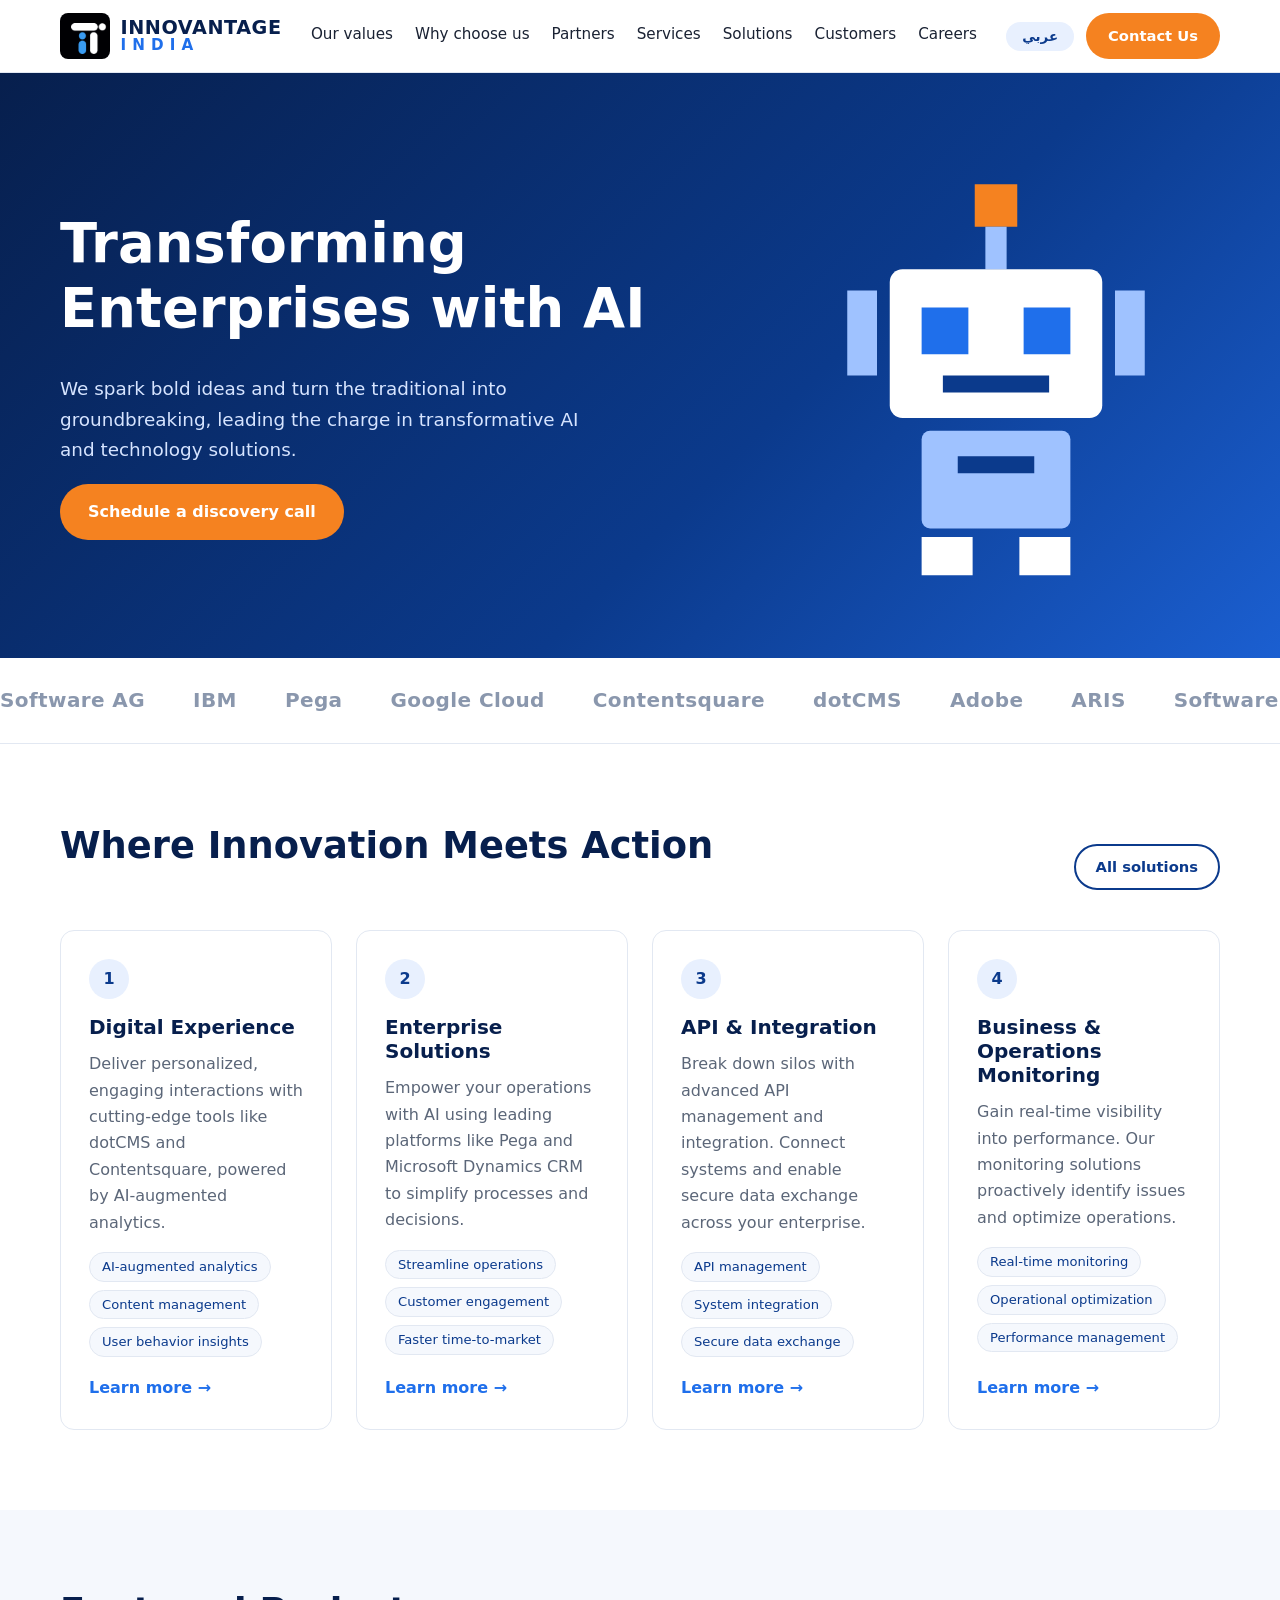
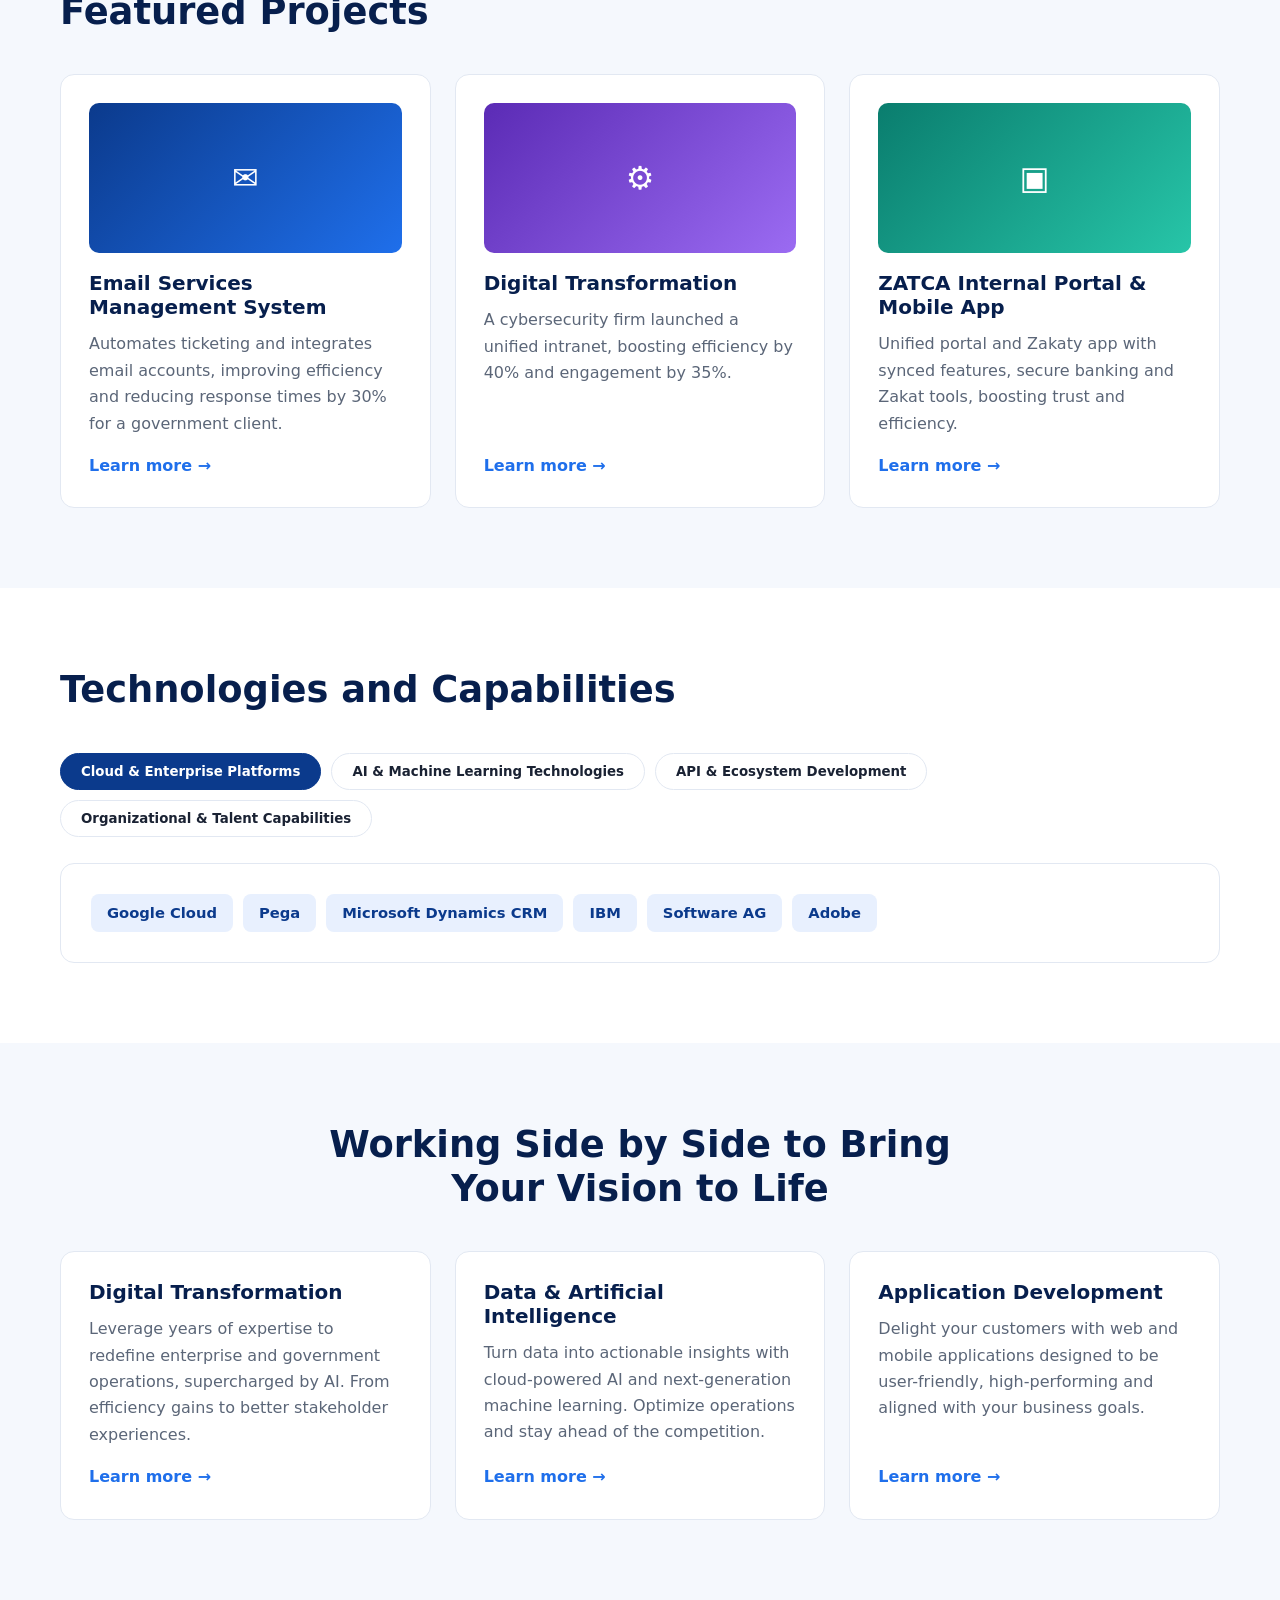
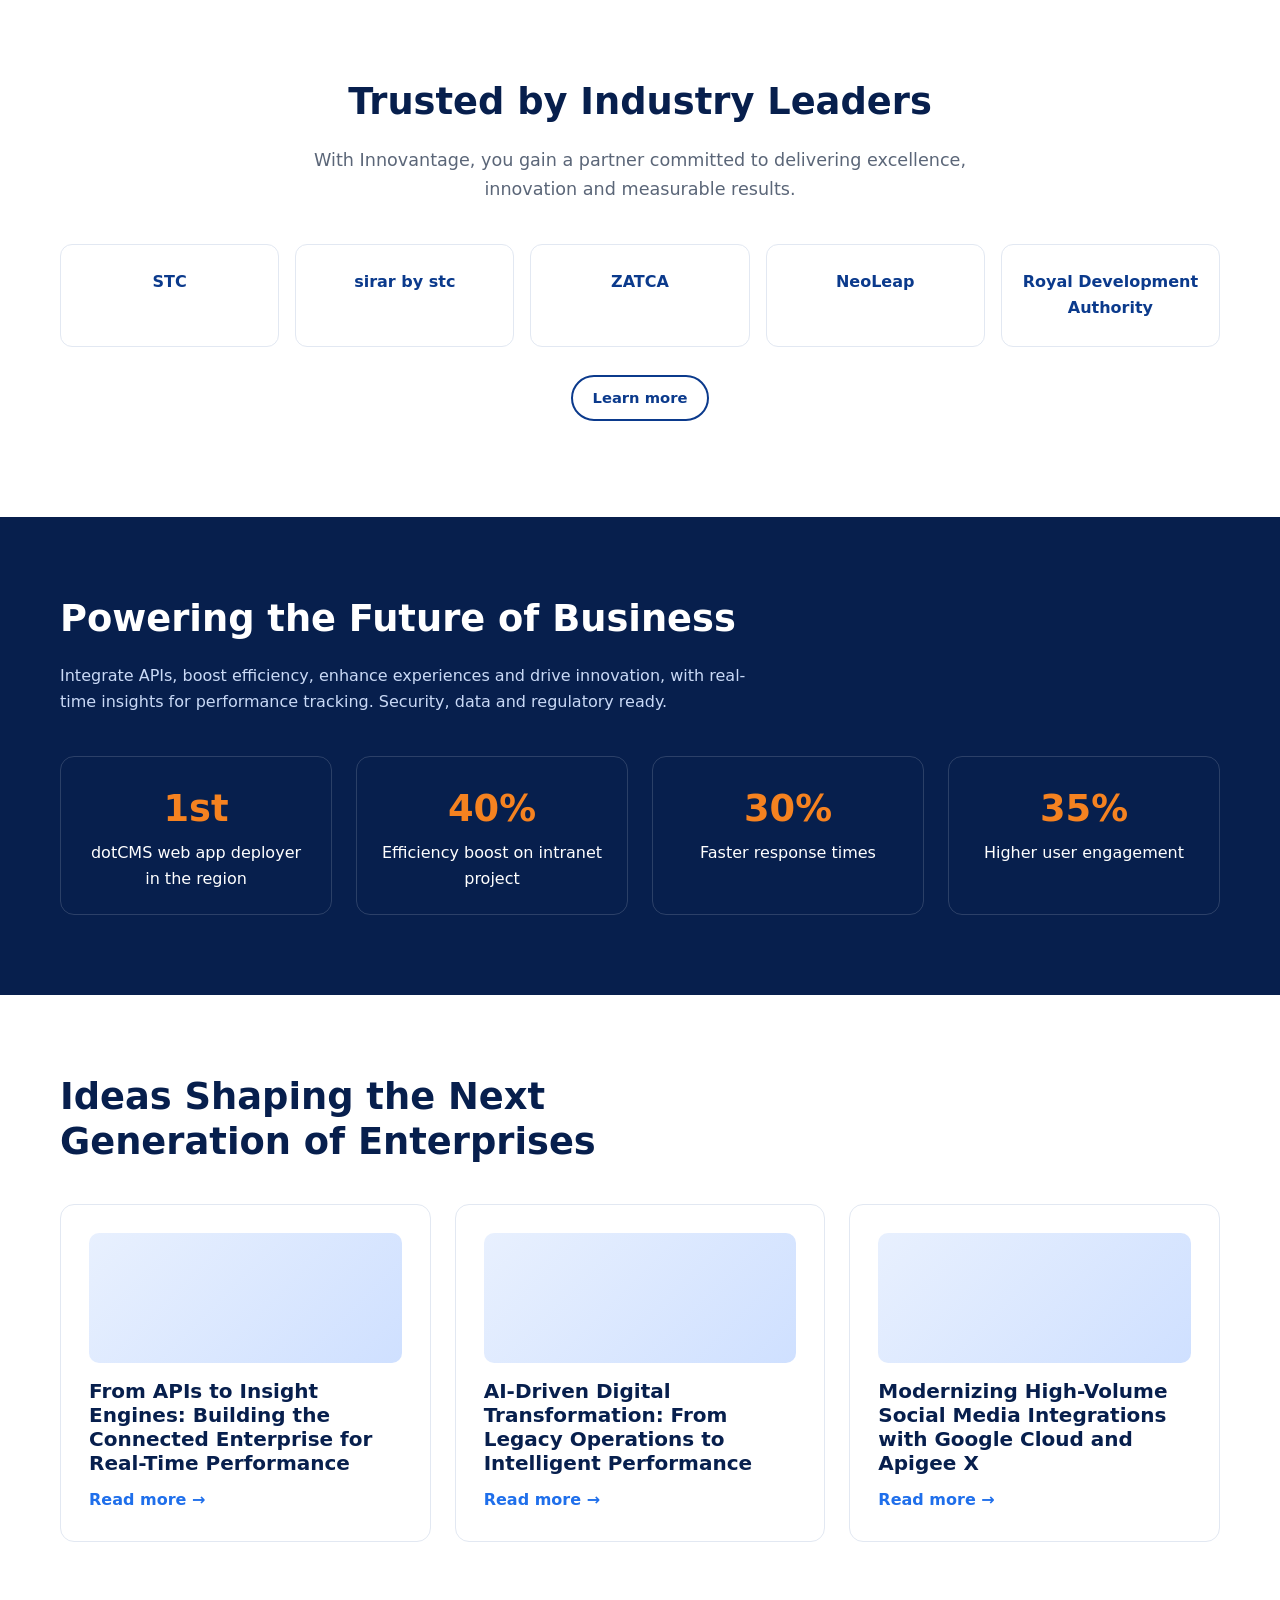
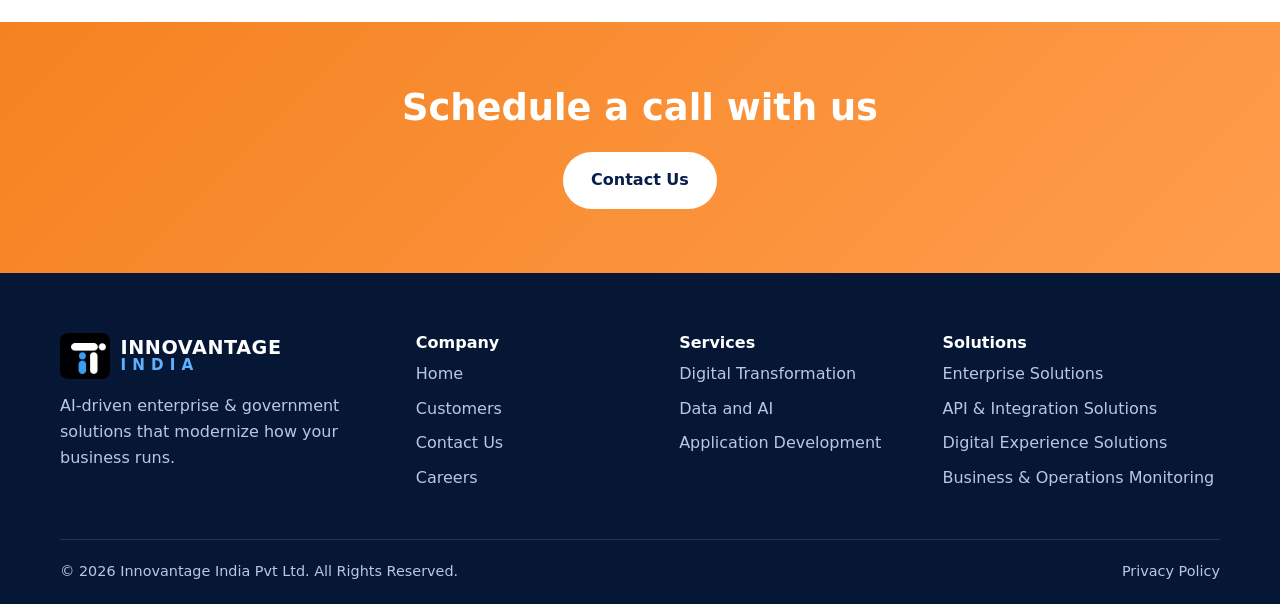
==== index.html @ 4716ac34 "develop Innovantage India corporate website with responsive UI and careers section" ====
<!DOCTYPE html>
<html lang="en" dir="ltr">
<head>
  <meta charset="UTF-8">
  <meta name="viewport" content="width=device-width, initial-scale=1">
  <title>Innovantage IT Consultancies India PVT Ltd</title>
  <meta name="description" content="We modernize how your business runs. Automate approvals, reports and operations, accelerating digital transformation across enterprises and governments.">
  <link rel="icon" type="image/png" href="images/logo.png">
  <link rel="stylesheet" href="css/style.css">
</head>
<body>
<header class="site-header">
  <div class="container nav-wrap">
    <a class="logo" href="index.html" aria-label="Innovantage India home">
      <img class="logo-img" src="images/logo.png" alt="Innovantage logo" width="46" height="42">
      <span class="logo-wordmark"><span class="wm-main">INNOVANTAGE</span><span class="wm-india">INDIA</span></span>
    </a>
    <nav id="nav" class="nav" aria-label="Main navigation">
      <a href="our-values.html" data-i18n="nav.values">Our values</a>
      <a href="why-choose-us.html" data-i18n="nav.why">Why choose us</a>
      <a href="partners.html" data-i18n="nav.partners">Partners</a>
      <a href="services.html" data-i18n="nav.services">Services</a>
      <a href="solutions.html" data-i18n="nav.solutions">Solutions</a>
      <a href="customers.html" data-i18n="nav.customers">Customers</a>
      <a href="careers.html" data-i18n="nav.careers">Careers</a>
    </nav>
    <div class="nav-actions">
      <button class="lang-btn" id="langToggle" type="button" aria-label="Switch language">عربي</button>
      <a class="btn btn-primary btn-sm" href="contact.html" data-i18n="nav.contact">Contact Us</a>
      <button class="hamburger" id="hamburger" type="button" aria-label="Toggle menu" aria-expanded="false"><span></span><span></span><span></span></button>
    </div>
  </div>
</header>
<main>
<section class="hero">
  <div class="container hero-grid">
    <div class="reveal">
      <h1 data-i18n="hero.title">Transforming Enterprises with AI</h1>
      <p data-i18n="hero.sub">We spark bold ideas and turn the traditional into groundbreaking, leading the charge in transformative AI and technology solutions.</p>
      <a class="btn btn-primary" href="contact.html" data-i18n="cta.discovery">Schedule a discovery call</a>
    </div>
    <div class="hero-art reveal"><svg viewBox="0 0 160 200" xmlns="http://www.w3.org/2000/svg" role="img" aria-label="Pixel robot illustration">
  <rect x="70" y="10" width="20" height="20" fill="#f58220"/>
  <rect x="75" y="30" width="10" height="20" fill="#9fc2ff"/>
  <rect x="30" y="50" width="100" height="70" rx="6" fill="#ffffff"/>
  <rect x="45" y="68" width="22" height="22" fill="#1f6feb"/>
  <rect x="93" y="68" width="22" height="22" fill="#1f6feb"/>
  <rect x="55" y="100" width="50" height="8" fill="#0b3a8c"/>
  <rect x="10" y="60" width="14" height="40" fill="#9fc2ff"/>
  <rect x="136" y="60" width="14" height="40" fill="#9fc2ff"/>
  <rect x="45" y="126" width="70" height="46" rx="4" fill="#9fc2ff"/>
  <rect x="62" y="138" width="36" height="8" fill="#0b3a8c"/>
  <rect x="45" y="176" width="24" height="18" fill="#ffffff"/>
  <rect x="91" y="176" width="24" height="18" fill="#ffffff"/>
</svg></div>
  </div>
</section>

<section class="partners" aria-label="Technology partners">
  <div class="marquee">
    <span>Software AG</span><span>IBM</span><span>Pega</span><span>Google Cloud</span><span>Contentsquare</span><span>dotCMS</span><span>Adobe</span><span>ARIS</span>
    <span>Software AG</span><span>IBM</span><span>Pega</span><span>Google Cloud</span><span>Contentsquare</span><span>dotCMS</span><span>Adobe</span><span>ARIS</span>
  </div>
</section>

<section class="section">
  <div class="container">
    <div class="section-head reveal" style="display:flex;justify-content:space-between;align-items:end;gap:20px;flex-wrap:wrap;max-width:none">
      <h2 data-i18n="sol.title">Where Innovation Meets Action</h2>
      <a class="btn btn-outline btn-sm" href="solutions.html" data-i18n="sol.all">All solutions</a>
    </div>
    <div class="grid grid-4">
      <article class="card reveal">
        <div class="num">1</div>
        <h3 data-i18n="sol.dx">Digital Experience</h3>
        <p>Deliver personalized, engaging interactions with cutting-edge tools like dotCMS and Contentsquare, powered by AI-augmented analytics.</p>
        <ul class="tags"><li>AI-augmented analytics</li><li>Content management</li><li>User behavior insights</li></ul>
        <a class="link-arrow" href="solutions.html#Digital-experience" data-i18n="learn">Learn more</a>
      </article>
      <article class="card reveal">
        <div class="num">2</div>
        <h3 data-i18n="sol.ent">Enterprise Solutions</h3>
        <p>Empower your operations with AI using leading platforms like Pega and Microsoft Dynamics CRM to simplify processes and decisions.</p>
        <ul class="tags"><li>Streamline operations</li><li>Customer engagement</li><li>Faster time-to-market</li></ul>
        <a class="link-arrow" href="solutions.html#enterprise" data-i18n="learn">Learn more</a>
      </article>
      <article class="card reveal">
        <div class="num">3</div>
        <h3 data-i18n="sol.api">API &amp; Integration</h3>
        <p>Break down silos with advanced API management and integration. Connect systems and enable secure data exchange across your enterprise.</p>
        <ul class="tags"><li>API management</li><li>System integration</li><li>Secure data exchange</li></ul>
        <a class="link-arrow" href="solutions.html#Api-integration" data-i18n="learn">Learn more</a>
      </article>
      <article class="card reveal">
        <div class="num">4</div>
        <h3 data-i18n="sol.bom">Business &amp; Operations Monitoring</h3>
        <p>Gain real-time visibility into performance. Our monitoring solutions proactively identify issues and optimize operations.</p>
        <ul class="tags"><li>Real-time monitoring</li><li>Operational optimization</li><li>Performance management</li></ul>
        <a class="link-arrow" href="solutions.html#BOM" data-i18n="learn">Learn more</a>
      </article>
    </div>
  </div>
</section>

<section class="section soft">
  <div class="container">
    <div class="section-head reveal"><h2 data-i18n="proj.title">Featured Projects</h2></div>
    <div class="grid grid-3">
      <article class="card reveal">
        <div class="project-thumb t1">✉</div>
        <h3>Email Services Management System</h3>
        <p>Automates ticketing and integrates email accounts, improving efficiency and reducing response times by 30% for a government client.</p>
        <a class="link-arrow" href="customers.html" data-i18n="learn">Learn more</a>
      </article>
      <article class="card reveal">
        <div class="project-thumb t2">⚙</div>
        <h3>Digital Transformation</h3>
        <p>A cybersecurity firm launched a unified intranet, boosting efficiency by 40% and engagement by 35%.</p>
        <a class="link-arrow" href="customers.html" data-i18n="learn">Learn more</a>
      </article>
      <article class="card reveal">
        <div class="project-thumb t3">▣</div>
        <h3>ZATCA Internal Portal &amp; Mobile App</h3>
        <p>Unified portal and Zakaty app with synced features, secure banking and Zakat tools, boosting trust and efficiency.</p>
        <a class="link-arrow" href="customers.html" data-i18n="learn">Learn more</a>
      </article>
    </div>
  </div>
</section>

<section class="section">
  <div class="container">
    <div class="section-head reveal"><h2 data-i18n="tech.title">Technologies and Capabilities</h2></div>
    <div class="tab-list reveal" role="tablist">
      <button class="tab-btn active" data-tab="tab-cloud" type="button" data-i18n="tech.cloud">Cloud &amp; Enterprise Platforms</button>
      <button class="tab-btn" data-tab="tab-ai" type="button" data-i18n="tech.ai">AI &amp; Machine Learning Technologies</button>
      <button class="tab-btn" data-tab="tab-api" type="button" data-i18n="tech.api">API &amp; Ecosystem Development</button>
      <button class="tab-btn" data-tab="tab-org" type="button" data-i18n="tech.org">Organizational &amp; Talent Capabilities</button>
    </div>
    <div id="tab-cloud" class="tab-panel active reveal">
      <ul class="chips"><li>Google Cloud</li><li>Pega</li><li>Microsoft Dynamics CRM</li><li>IBM</li><li>Software AG</li><li>Adobe</li></ul>
    </div>
    <div id="tab-ai" class="tab-panel">
      <ul class="chips"><li>AI Research &amp; Development</li><li>AI Governance &amp; Ethics</li><li>Machine Learning</li><li>Intelligent Automation</li></ul>
    </div>
    <div id="tab-api" class="tab-panel">
      <ul class="chips"><li>Apigee X</li><li>API Management</li><li>System Integration</li><li>Secure Data Exchange</li></ul>
    </div>
    <div id="tab-org" class="tab-panel">
      <ul class="chips"><li>Workforce Expansion</li><li>Skill Enhancement</li><li>PMO as a Service (PMOaaS)</li><li>Strategic Agility</li></ul>
    </div>
  </div>
</section>

<section class="section soft">
  <div class="container">
    <div class="section-head center reveal"><h2 data-i18n="svc.title">Working Side by Side to Bring Your Vision to Life</h2></div>
    <div class="grid grid-3">
      <article class="card reveal">
        <h3 data-i18n="svc.dt">Digital Transformation</h3>
        <p>Leverage years of expertise to redefine enterprise and government operations, supercharged by AI. From efficiency gains to better stakeholder experiences.</p>
        <a class="link-arrow" href="services.html#Digital-Transformation" data-i18n="learn">Learn more</a>
      </article>
      <article class="card reveal">
        <h3 data-i18n="svc.data">Data &amp; Artificial Intelligence</h3>
        <p>Turn data into actionable insights with cloud-powered AI and next-generation machine learning. Optimize operations and stay ahead of the competition.</p>
        <a class="link-arrow" href="services.html#Data-and-AI" data-i18n="learn">Learn more</a>
      </article>
      <article class="card reveal">
        <h3 data-i18n="svc.app">Application Development</h3>
        <p>Delight your customers with web and mobile applications designed to be user-friendly, high-performing and aligned with your business goals.</p>
        <a class="link-arrow" href="services.html#Application-Development" data-i18n="learn">Learn more</a>
      </article>
    </div>
  </div>
</section>

<section class="section">
  <div class="container">
    <div class="section-head center reveal">
      <h2 data-i18n="clients.title">Trusted by Industry Leaders</h2>
      <p class="lead">With Innovantage, you gain a partner committed to delivering excellence, innovation and measurable results.</p>
    </div>
    <div class="client-grid reveal">
      <div class="client">STC</div>
      <div class="client">sirar by stc</div>
      <div class="client">ZATCA</div>
      <div class="client">NeoLeap</div>
      <div class="client">Royal Development Authority</div>
    </div>
    <p style="text-align:center;margin-top:28px"><a class="btn btn-outline btn-sm" href="customers.html" data-i18n="learn">Learn more</a></p>
  </div>
</section>

<section class="section band">
  <div class="container">
    <div class="section-head reveal">
      <h2 data-i18n="future.title">Powering the Future of Business</h2>
      <p>Integrate APIs, boost efficiency, enhance experiences and drive innovation, with real-time insights for performance tracking. Security, data and regulatory ready.</p>
    </div>
    <div class="stats reveal">
      <div class="stat"><strong data-count="1" data-suffix="st">1st</strong>dotCMS web app deployer in the region</div>
      <div class="stat"><strong data-count="40" data-suffix="%">40%</strong>Efficiency boost on intranet project</div>
      <div class="stat"><strong data-count="30" data-suffix="%">30%</strong>Faster response times</div>
      <div class="stat"><strong data-count="35" data-suffix="%">35%</strong>Higher user engagement</div>
    </div>
  </div>
</section>

<section class="section">
  <div class="container">
    <div class="section-head reveal"><h2 data-i18n="blog.title">Ideas Shaping the Next Generation of Enterprises</h2></div>
    <div class="grid grid-3">
      <article class="card reveal"><div class="post-thumb"></div><h3>From APIs to Insight Engines: Building the Connected Enterprise for Real-Time Performance</h3><a class="link-arrow" href="#" data-i18n="read">Read more</a></article>
      <article class="card reveal"><div class="post-thumb"></div><h3>AI-Driven Digital Transformation: From Legacy Operations to Intelligent Performance</h3><a class="link-arrow" href="#" data-i18n="read">Read more</a></article>
      <article class="card reveal"><div class="post-thumb"></div><h3>Modernizing High-Volume Social Media Integrations with Google Cloud and Apigee X</h3><a class="link-arrow" href="#" data-i18n="read">Read more</a></article>
    </div>
  </div>
</section>

<section class="cta">
  <div class="container reveal">
    <h2 data-i18n="cta.title">Schedule a call with us</h2>
    <a class="btn" href="contact.html" data-i18n="cta.btn">Contact Us</a>
  </div>
</section>
</main>
<footer class="site-footer">
  <div class="container">
    <div class="footer-grid">
      <div>
        <a class="logo" href="index.html" aria-label="Innovantage India home">
          <img class="logo-img" src="images/logo.png" alt="Innovantage logo" width="46" height="42">
          <span class="logo-wordmark"><span class="wm-main">INNOVANTAGE</span><span class="wm-india">INDIA</span></span>
        </a>
        <p>AI-driven enterprise &amp; government solutions that modernize how your business runs.</p>
      </div>
      <div>
        <h4 data-i18n="footer.company">Company</h4>
        <ul>
          <li><a href="index.html" data-i18n="nav.home">Home</a></li>
          <li><a href="customers.html" data-i18n="nav.customers">Customers</a></li>
          <li><a href="contact.html" data-i18n="nav.contact">Contact Us</a></li>
          <li><a href="careers.html" data-i18n="nav.careers">Careers</a></li>
        </ul>
      </div>
      <div>
        <h4 data-i18n="footer.services">Services</h4>
        <ul>
          <li><a href="services.html#Digital-Transformation">Digital Transformation</a></li>
          <li><a href="services.html#Data-and-AI">Data and AI</a></li>
          <li><a href="services.html#Application-Development">Application Development</a></li>
        </ul>
      </div>
      <div>
        <h4 data-i18n="footer.solutions">Solutions</h4>
        <ul>
          <li><a href="solutions.html#enterprise">Enterprise Solutions</a></li>
          <li><a href="solutions.html#Api-integration">API &amp; Integration Solutions</a></li>
          <li><a href="solutions.html#Digital-experience">Digital Experience Solutions</a></li>
          <li><a href="solutions.html#BOM">Business &amp; Operations Monitoring</a></li>
        </ul>
      </div>
    </div>
    <div class="footer-bottom">
      <span>© <span class="js-year">2026</span> Innovantage India Pvt Ltd. <span data-i18n="footer.rights">All Rights Reserved.</span></span>
      <a href="privacy-policy.html" data-i18n="footer.privacy">Privacy Policy</a>
    </div>
  </div>
</footer>
<button id="backToTop" type="button" aria-label="Back to top">↑</button>
<script src="js/main.js"></script>
</body>
</html>
---- css/style.css ----
/* ==========================================================
   Innovantage India Pvt Ltd - main stylesheet
   ========================================================== */
:root {
  --blue-900: #071f4d;
  --blue-700: #0b3a8c;
  --blue-500: #1f6feb;
  --blue-100: #e8f0fe;
  --orange: #f58220;
  --ink: #1a2233;
  --muted: #5b6678;
  --bg: #ffffff;
  --bg-soft: #f5f8fd;
  --border: #e2e8f2;
  --radius: 14px;
  --shadow: 0 8px 24px rgba(11, 58, 140, 0.10);
  --max: 1160px;
}

*, *::before, *::after { box-sizing: border-box; }
html { scroll-behavior: smooth; }
body {
  margin: 0;
  font-family: "Segoe UI", system-ui, -apple-system, Roboto, Arial, sans-serif;
  color: var(--ink);
  background: var(--bg);
  line-height: 1.65;
}
img, svg { max-width: 100%; display: block; }
a { color: var(--blue-500); text-decoration: none; }
a:hover { text-decoration: underline; }
h1, h2, h3, h4 { line-height: 1.2; color: var(--blue-900); margin: 0 0 .6em; }
h1 { font-size: clamp(2.1rem, 5vw, 3.4rem); }
h2 { font-size: clamp(1.6rem, 3.4vw, 2.3rem); }
h3 { font-size: 1.25rem; }
p { margin: 0 0 1em; }
ul { padding-inline-start: 1.2em; margin: 0 0 1em; }

.container { width: min(100% - 2rem, var(--max)); margin-inline: auto; }
.section { padding: 80px 0; }
.section.soft { background: var(--bg-soft); }
.section-head { max-width: 720px; margin-bottom: 40px; }
.section-head.center { margin-inline: auto; text-align: center; }
.eyebrow { color: var(--orange); font-weight: 700; letter-spacing: .08em; text-transform: uppercase; font-size: .8rem; }
.lead { color: var(--muted); font-size: 1.1rem; }

/* ---------- Buttons ---------- */
.btn {
  display: inline-block; padding: 13px 26px; border-radius: 999px; border: 2px solid transparent;
  font-weight: 600; font-size: 1rem; cursor: pointer; transition: .2s; font-family: inherit;
}
.btn:hover { text-decoration: none; transform: translateY(-2px); }
.btn-primary { background: var(--orange); color: #fff; }
.btn-primary:hover { background: #dd6f10; }
.btn-outline { border-color: var(--blue-700); color: var(--blue-700); background: transparent; }
.btn-outline:hover { background: var(--blue-700); color: #fff; }
.btn-sm { padding: 9px 20px; font-size: .92rem; }
.link-arrow { font-weight: 600; }
.link-arrow::after { content: " →"; }
html[dir="rtl"] .link-arrow::after { content: " ←"; }

/* ---------- Header ---------- */
.site-header {
  position: sticky; top: 0; z-index: 100; background: rgba(255, 255, 255, .96);
  backdrop-filter: blur(8px); border-bottom: 1px solid var(--border);
}
.nav-wrap { display: flex; align-items: center; justify-content: space-between; gap: 16px; height: 72px; }
.logo { display: flex; align-items: center; gap: 10px; color: var(--blue-900); }
.logo:hover { text-decoration: none; }

/* Logo image + wordmark (INNOVANTAGE on top, INDIA below) */
.logo-img { height: 46px; width: auto; border-radius: 8px; flex-shrink: 0; }
.logo-wordmark { display: flex; flex-direction: column; font-weight: 800; font-size: 1.2rem; letter-spacing: .03em; line-height: 1.05; white-space: nowrap; }
.wm-main { color: var(--blue-900); }
.wm-india { color: var(--blue-500); font-size: .95rem; letter-spacing: .4em; }

.nav { display: flex; gap: 22px; }
.nav a { color: var(--ink); font-weight: 500; font-size: .95rem; padding: 6px 0; border-bottom: 2px solid transparent; }
.nav a:hover { text-decoration: none; color: var(--blue-500); }
.nav a.active { color: var(--blue-700); border-bottom-color: var(--orange); }
.nav-actions { display: flex; align-items: center; gap: 12px; }
.lang-btn {
  background: var(--blue-100); color: var(--blue-700); border: 0; border-radius: 999px;
  padding: 7px 16px; font-weight: 700; cursor: pointer; font-family: inherit;
}
.lang-btn:hover { background: var(--blue-500); color: #fff; }
.hamburger { display: none; background: none; border: 0; cursor: pointer; padding: 8px; }
.hamburger span { display: block; width: 24px; height: 2px; background: var(--blue-900); margin: 5px 0; transition: .25s; }
.hamburger.open span:nth-child(1) { transform: translateY(7px) rotate(45deg); }
.hamburger.open span:nth-child(2) { opacity: 0; }
.hamburger.open span:nth-child(3) { transform: translateY(-7px) rotate(-45deg); }

/* ---------- Hero ---------- */
.hero { background: linear-gradient(135deg, var(--blue-900), var(--blue-700) 60%, #1b5fd1); color: #fff; padding: 90px 0 70px; overflow: hidden; }
.hero h1 { color: #fff; }
.hero p { color: #d6e4ff; font-size: 1.15rem; max-width: 540px; }
.hero-grid { display: grid; grid-template-columns: 1.2fr .8fr; gap: 40px; align-items: center; }
.hero-art svg { width: min(100%, 340px); margin-inline: auto; animation: float 4s ease-in-out infinite; }
@keyframes float { 0%, 100% { transform: translateY(0); } 50% { transform: translateY(-12px); } }

.page-hero { background: linear-gradient(135deg, var(--blue-900), var(--blue-700)); color: #fff; padding: 64px 0; }
.page-hero h1 { color: #fff; margin-bottom: .3em; }
.page-hero p { color: #d6e4ff; max-width: 640px; margin: 0; font-size: 1.1rem; }

/* ---------- Partner marquee ---------- */
.partners { background: #fff; border-bottom: 1px solid var(--border); padding: 26px 0; overflow: hidden; }
.marquee { display: flex; gap: 48px; width: max-content; animation: scroll 28s linear infinite; }
.marquee:hover { animation-play-state: paused; }
.marquee span { font-weight: 800; font-size: 1.25rem; color: #8a97ad; white-space: nowrap; letter-spacing: .02em; }
@keyframes scroll { to { transform: translateX(-50%); } }
html[dir="rtl"] .marquee { animation-name: scroll-rtl; }
@keyframes scroll-rtl { to { transform: translateX(50%); } }

/* ---------- Cards / grids ---------- */
.grid { display: grid; gap: 24px; }
.grid-2 { grid-template-columns: repeat(2, 1fr); }
.grid-3 { grid-template-columns: repeat(3, 1fr); }
.grid-4 { grid-template-columns: repeat(4, 1fr); }
.card {
  background: #fff; border: 1px solid var(--border); border-radius: var(--radius); padding: 28px;
  transition: .25s; display: flex; flex-direction: column;
}
.card:hover { transform: translateY(-6px); box-shadow: var(--shadow); }
.card .num {
  width: 40px; height: 40px; border-radius: 50%; background: var(--blue-100); color: var(--blue-700);
  display: grid; place-items: center; font-weight: 800; margin-bottom: 16px;
}
.card p { color: var(--muted); }
.card .link-arrow { margin-top: auto; }
.tags { list-style: none; padding: 0; display: flex; flex-wrap: wrap; gap: 8px; margin: 0 0 18px; }
.tags li { background: var(--bg-soft); border: 1px solid var(--border); border-radius: 999px; padding: 3px 12px; font-size: .82rem; color: var(--blue-700); }

.project-thumb { height: 150px; border-radius: 10px; margin-bottom: 18px; display: grid; place-items: center; color: #fff; font-weight: 800; font-size: 2rem; }
.t1 { background: linear-gradient(135deg, #0b3a8c, #1f6feb); }
.t2 { background: linear-gradient(135deg, #5b2bb5, #9b6bf2); }
.t3 { background: linear-gradient(135deg, #0a7d6e, #27c5a8); }

/* ---------- Tabs ---------- */
.tab-list { display: flex; flex-wrap: wrap; gap: 10px; margin-bottom: 26px; }
.tab-btn {
  border: 1px solid var(--border); background: #fff; border-radius: 999px; padding: 10px 20px;
  font-weight: 600; cursor: pointer; font-family: inherit; color: var(--ink); transition: .2s;
}
.tab-btn.active, .tab-btn:hover { background: var(--blue-700); color: #fff; border-color: var(--blue-700); }
.tab-panel { display: none; background: #fff; border: 1px solid var(--border); border-radius: var(--radius); padding: 30px; }
.tab-panel.active { display: block; animation: fade .35s; }
@keyframes fade { from { opacity: 0; transform: translateY(8px); } to { opacity: 1; transform: none; } }
.chips { display: flex; flex-wrap: wrap; gap: 10px; list-style: none; padding: 0; margin: 0; }
.chips li { background: var(--blue-100); color: var(--blue-700); padding: 7px 16px; border-radius: 8px; font-weight: 600; font-size: .92rem; }

/* ---------- Clients ---------- */
.client-grid { display: grid; grid-template-columns: repeat(auto-fit, minmax(190px, 1fr)); gap: 16px; }
.client {
  background: #fff; border: 1px solid var(--border); border-radius: 12px; padding: 24px 14px;
  text-align: center; font-weight: 700; color: var(--blue-700); transition: .2s;
}
.client:hover { box-shadow: var(--shadow); transform: translateY(-3px); }
.client small { display: block; color: var(--muted); font-weight: 400; margin-top: 4px; }

/* ---------- Dark band ---------- */
.band { background: var(--blue-900); color: #fff; }
.band h2, .band h3 { color: #fff; }
.band p, .band li { color: #c9d9f6; }
.stats { display: grid; grid-template-columns: repeat(4, 1fr); gap: 24px; margin-top: 36px; }
.stat { text-align: center; padding: 22px; border: 1px solid rgba(255,255,255,.15); border-radius: var(--radius); }
.stat strong { display: block; font-size: 2.3rem; color: var(--orange); }

/* ---------- Detail blocks (services / solutions) ---------- */
.detail { display: grid; grid-template-columns: 1fr 1fr; gap: 48px; align-items: center; padding: 56px 0; border-bottom: 1px solid var(--border); scroll-margin-top: 90px; }
.detail:last-child { border-bottom: 0; }
.detail:nth-child(even) .detail-art { order: -1; }
.detail-art { min-height: 240px; border-radius: var(--radius); display: grid; place-items: center; color: #fff; font-size: 3rem; font-weight: 800; background: linear-gradient(135deg, var(--blue-700), var(--blue-500)); }
.check-list { list-style: none; padding: 0; }
.check-list li { padding-inline-start: 28px; position: relative; margin-bottom: 8px; }
.check-list li::before { content: "✓"; position: absolute; inset-inline-start: 0; color: var(--orange); font-weight: 800; }

/* ---------- CTA ---------- */
.cta { background: linear-gradient(135deg, var(--orange), #ff9d4d); color: #fff; text-align: center; padding: 64px 0; }
.cta h2 { color: #fff; }
.cta .btn { background: #fff; color: var(--blue-900); }

/* ---------- Forms ---------- */
.contact-grid { display: grid; grid-template-columns: 1.2fr .8fr; gap: 40px; }
.form-group { margin-bottom: 18px; }
label { display: block; font-weight: 600; margin-bottom: 6px; }
input, textarea {
  width: 100%; padding: 12px 14px; border: 1.5px solid var(--border); border-radius: 10px;
  font: inherit; color: var(--ink); background: #fff;
}
input:focus, textarea:focus { outline: none; border-color: var(--blue-500); box-shadow: 0 0 0 3px rgba(31,111,235,.15); }
.form-group.invalid input, .form-group.invalid textarea { border-color: #d93025; }
.error-msg { color: #d93025; font-size: .85rem; min-height: 1.2em; display: block; margin-top: 4px; }
.success-msg { display: none; background: #e6f7ee; border: 1px solid #9bd8b5; color: #176b3a; padding: 14px 18px; border-radius: 10px; margin-top: 16px; }
.success-msg.show { display: block; }
.info-box { background: var(--bg-soft); border: 1px solid var(--border); border-radius: var(--radius); padding: 28px; }
.info-box li { margin-bottom: 10px; list-style: none; }
.info-box ul { padding: 0; }

/* ---------- Blog / jobs ---------- */
.post-thumb { height: 130px; border-radius: 10px; background: linear-gradient(135deg, var(--blue-100), #cfe0ff); margin-bottom: 16px; }
.job { display: flex; justify-content: space-between; align-items: center; gap: 16px; flex-wrap: wrap; }
.job h3 { margin-bottom: .2em; }
.job p { margin: 0; }

/* ---------- Footer ---------- */
.site-footer { background: #061736; color: #b8c7e6; padding: 60px 0 0; }
.footer-grid { display: grid; grid-template-columns: 1.4fr 1fr 1fr 1.2fr; gap: 32px; }
.site-footer h4 { color: #fff; font-size: 1rem; }
.site-footer a { color: #b8c7e6; }
.site-footer a:hover { color: #fff; }
.site-footer ul { list-style: none; padding: 0; margin: 0; }
.site-footer li { margin-bottom: 8px; }
.site-footer .logo { color: #fff; margin-bottom: 14px; }
.site-footer .wm-main { color: #ffffff; }
.site-footer .wm-india { color: #5fb0ff; }
.footer-bottom { border-top: 1px solid rgba(255,255,255,.12); margin-top: 40px; padding: 20px 0; display: flex; justify-content: space-between; gap: 12px; flex-wrap: wrap; font-size: .9rem; }

/* ---------- Back to top ---------- */
#backToTop {
  position: fixed; bottom: 24px; inset-inline-end: 24px; width: 46px; height: 46px; border-radius: 50%;
  border: 0; background: var(--orange); color: #fff; font-size: 1.3rem; cursor: pointer; box-shadow: var(--shadow);
  opacity: 0; visibility: hidden; transform: translateY(12px); transition: .3s; z-index: 90;
}
#backToTop.show { opacity: 1; visibility: visible; transform: none; }

/* ---------- Scroll reveal ---------- */
.reveal { opacity: 0; transform: translateY(28px); transition: opacity .7s ease, transform .7s ease; }
.reveal.visible { opacity: 1; transform: none; }
@media (prefers-reduced-motion: reduce) {
  .reveal { opacity: 1; transform: none; transition: none; }
  .marquee, .hero-art svg { animation: none; }
}

/* ---------- RTL ---------- */
html[dir="rtl"] body { font-family: "Segoe UI", Tahoma, "Noto Sans Arabic", Arial, sans-serif; }

/* ---------- Responsive ---------- */
@media (max-width: 960px) {
  .grid-4, .stats { grid-template-columns: repeat(2, 1fr); }
  .grid-3 { grid-template-columns: repeat(2, 1fr); }
  .footer-grid { grid-template-columns: 1fr 1fr; }
  .hero-grid, .detail, .contact-grid { grid-template-columns: 1fr; }
  .detail:nth-child(even) .detail-art { order: 0; }
  .hero-art { display: none; }
}
@media (max-width: 1100px) {
  .nav { gap: 14px; }
  .nav a { font-size: .88rem; }
}
@media (max-width: 860px) {
  .hamburger { display: block; }
  .nav {
    position: absolute; top: 72px; inset-inline: 0; background: #fff; flex-direction: column; gap: 0;
    border-bottom: 1px solid var(--border); max-height: 0; overflow: hidden; transition: max-height .35s ease;
  }
  .nav.open { max-height: 420px; box-shadow: var(--shadow); }
  .nav a { padding: 14px 24px; border-bottom: 1px solid var(--border); font-size: .95rem; }
  .nav-actions .btn { display: none; }
}
@media (max-width: 600px) {
  .section { padding: 56px 0; }
  .grid-2, .grid-3, .grid-4, .stats, .footer-grid { grid-template-columns: 1fr; }
  .logo-wordmark { font-size: 1rem; }
  .wm-india { font-size: .82rem; }
  .logo-img { height: 40px; }
}
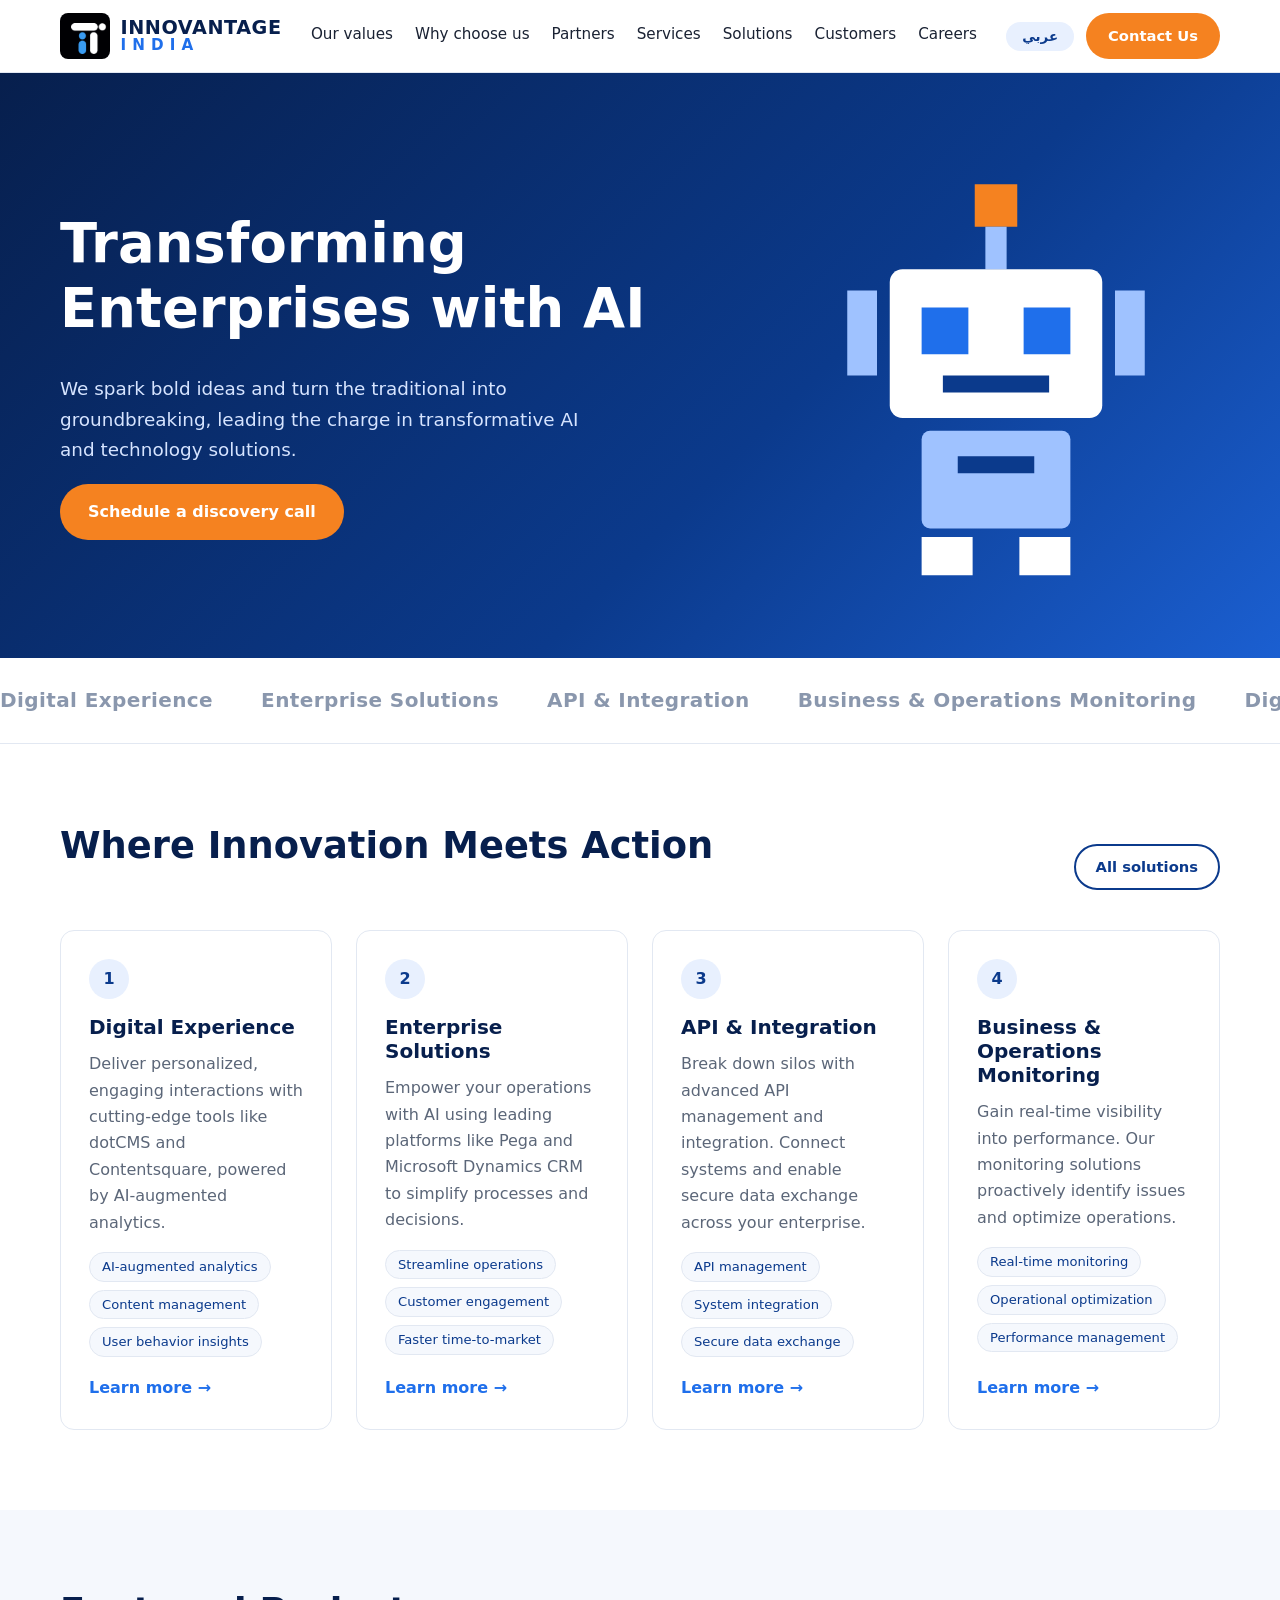
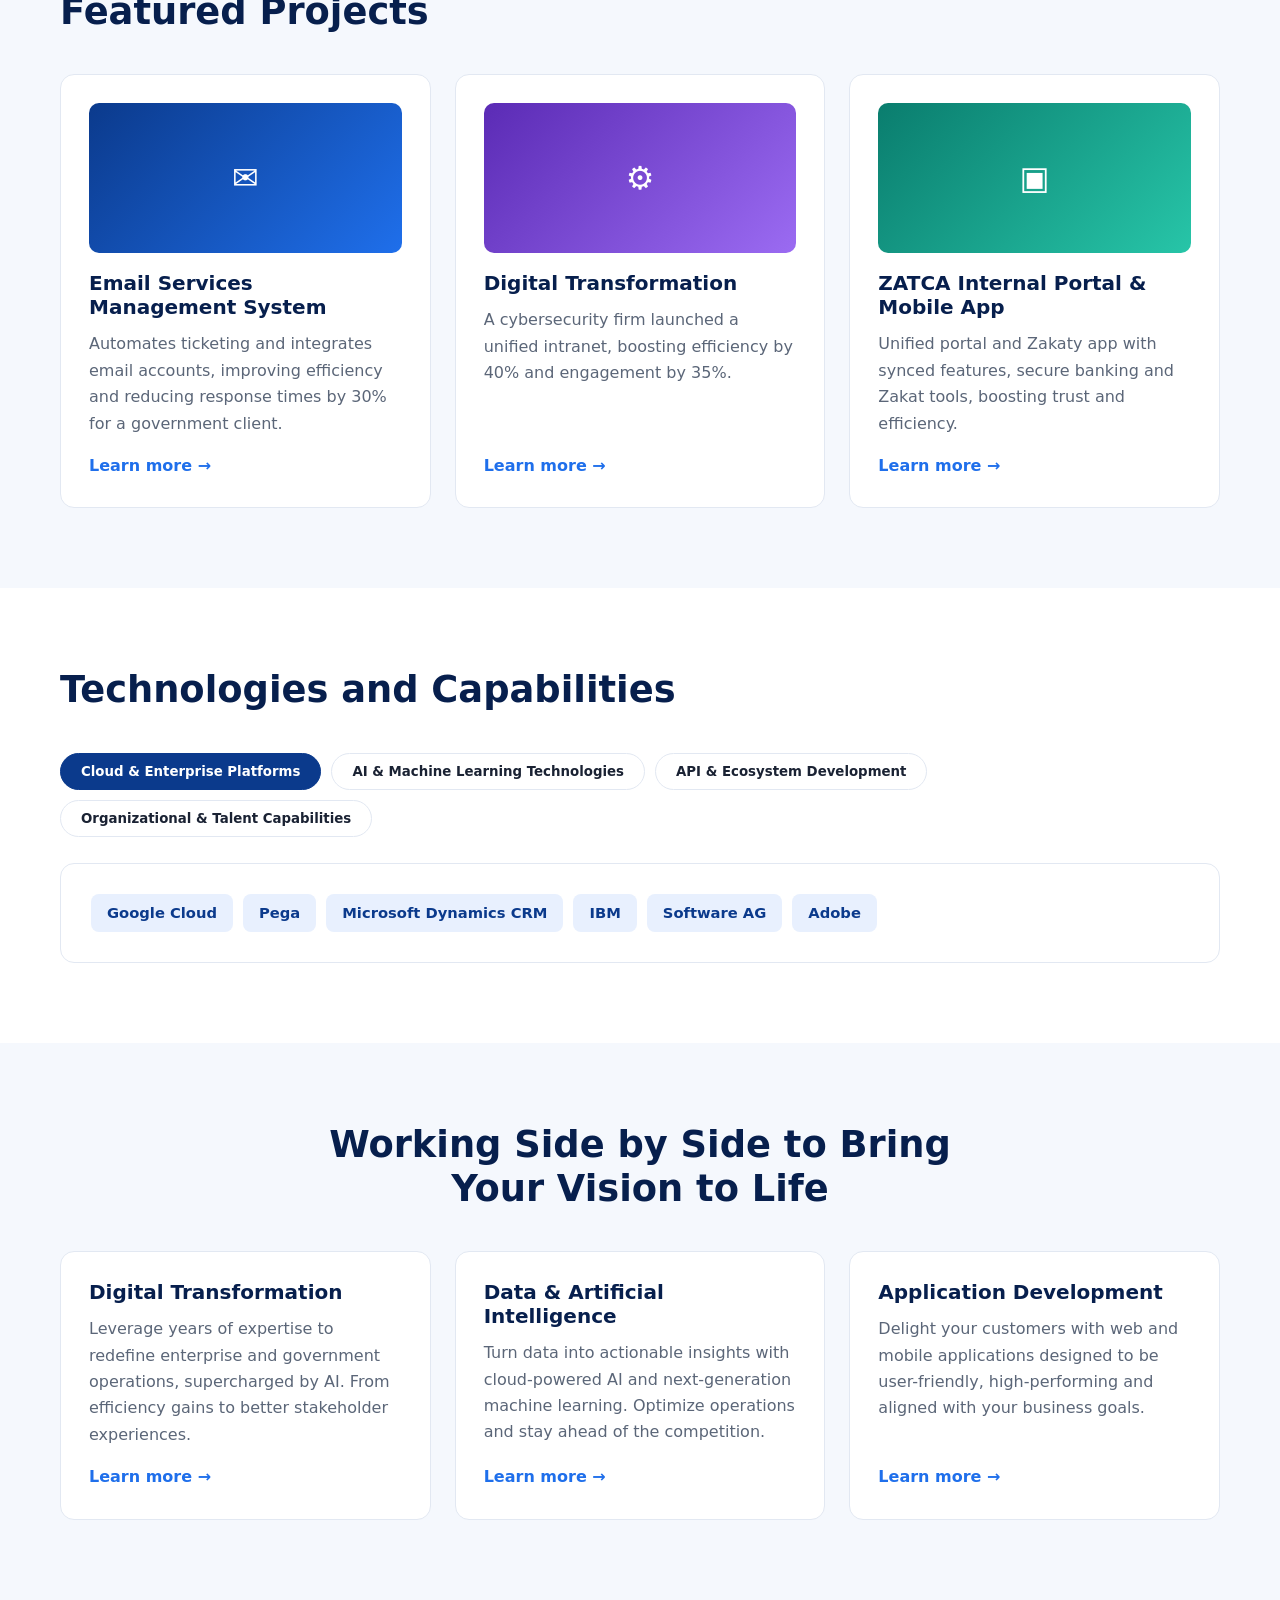
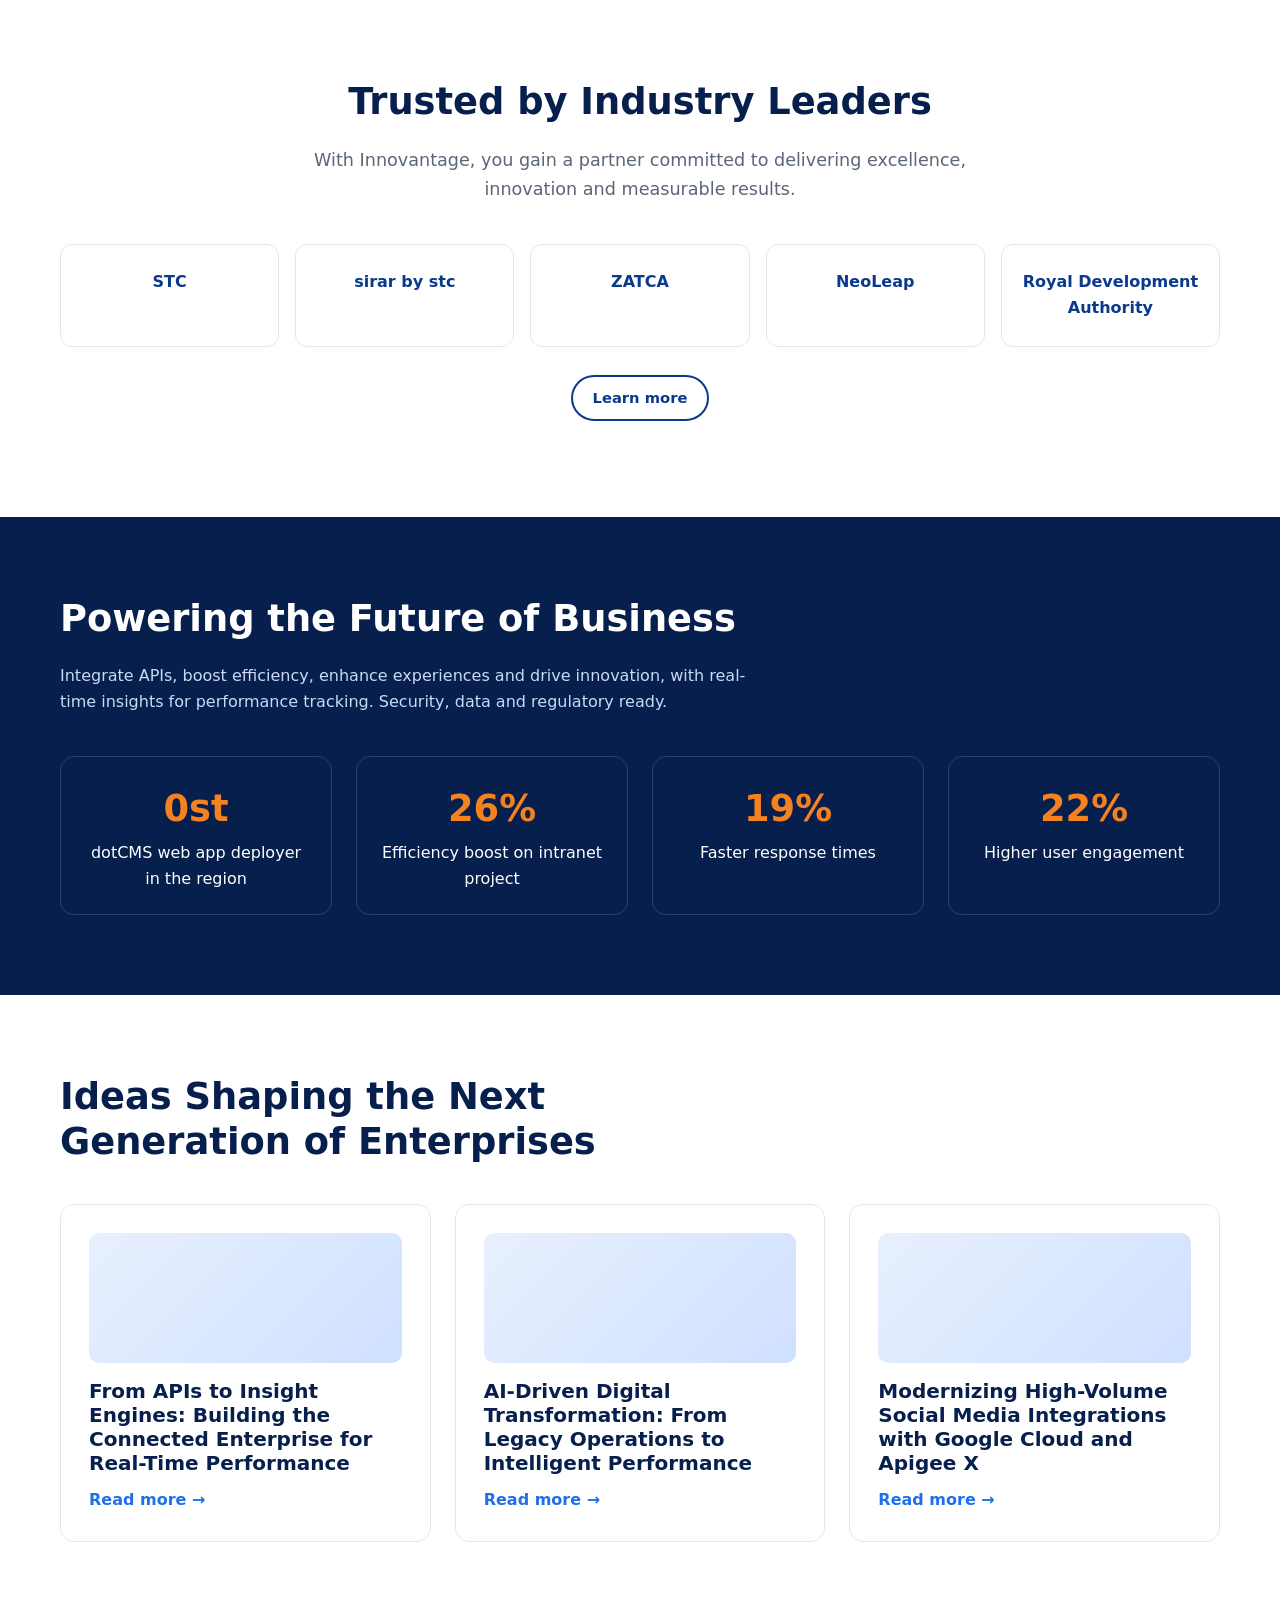
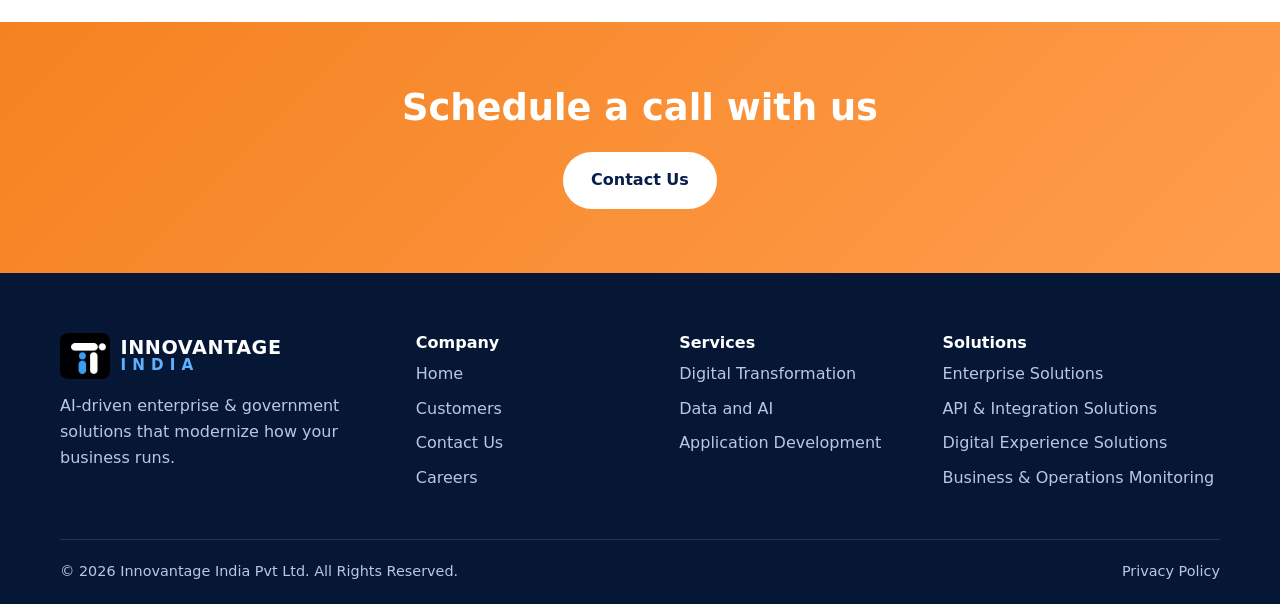
==== commit c19459d9: "the index file has been changed" ====
--- a/index.html
+++ b/index.html
@@ -58,8 +58,9 @@
 
 <section class="partners" aria-label="Technology partners">
   <div class="marquee">
-    <span>Software AG</span><span>IBM</span><span>Pega</span><span>Google Cloud</span><span>Contentsquare</span><span>dotCMS</span><span>Adobe</span><span>ARIS</span>
-    <span>Software AG</span><span>IBM</span><span>Pega</span><span>Google Cloud</span><span>Contentsquare</span><span>dotCMS</span><span>Adobe</span><span>ARIS</span>
+    <span>Digital Experience</span><span>Enterprise Solutions</span><span>API & Integration</span><span>Business & Operations Monitoring</span>
+    <span>Digital Experience</span><span>Enterprise Solutions</span><span>API & Integration</span><span>Business & Operations Monitoring</span>
+    <!-- <span>Software AG</span><span>IBM</span><span>Pega</span><span>Google Cloud</span><span>Contentsquare</span><span>dotCMS</span><span>Adobe</span><span>ARIS</span> -->
   </div>
 </section>
 
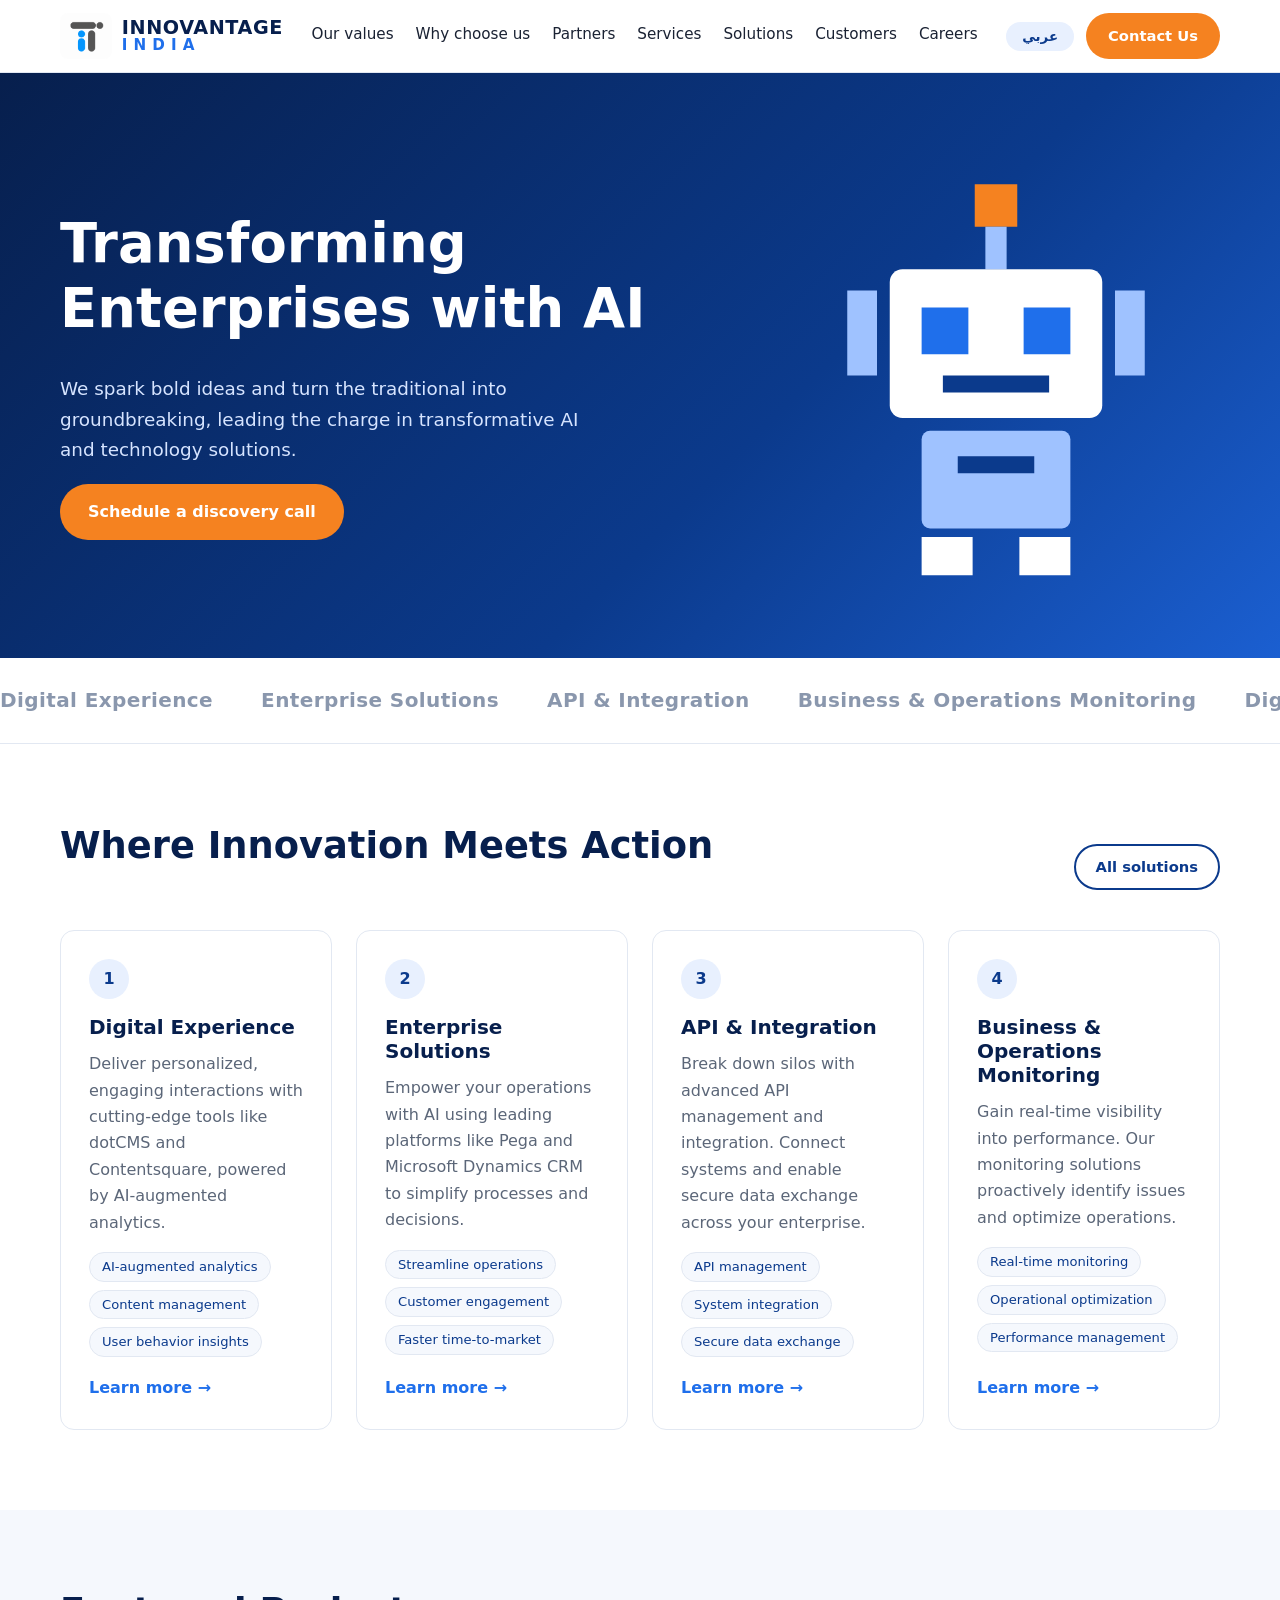
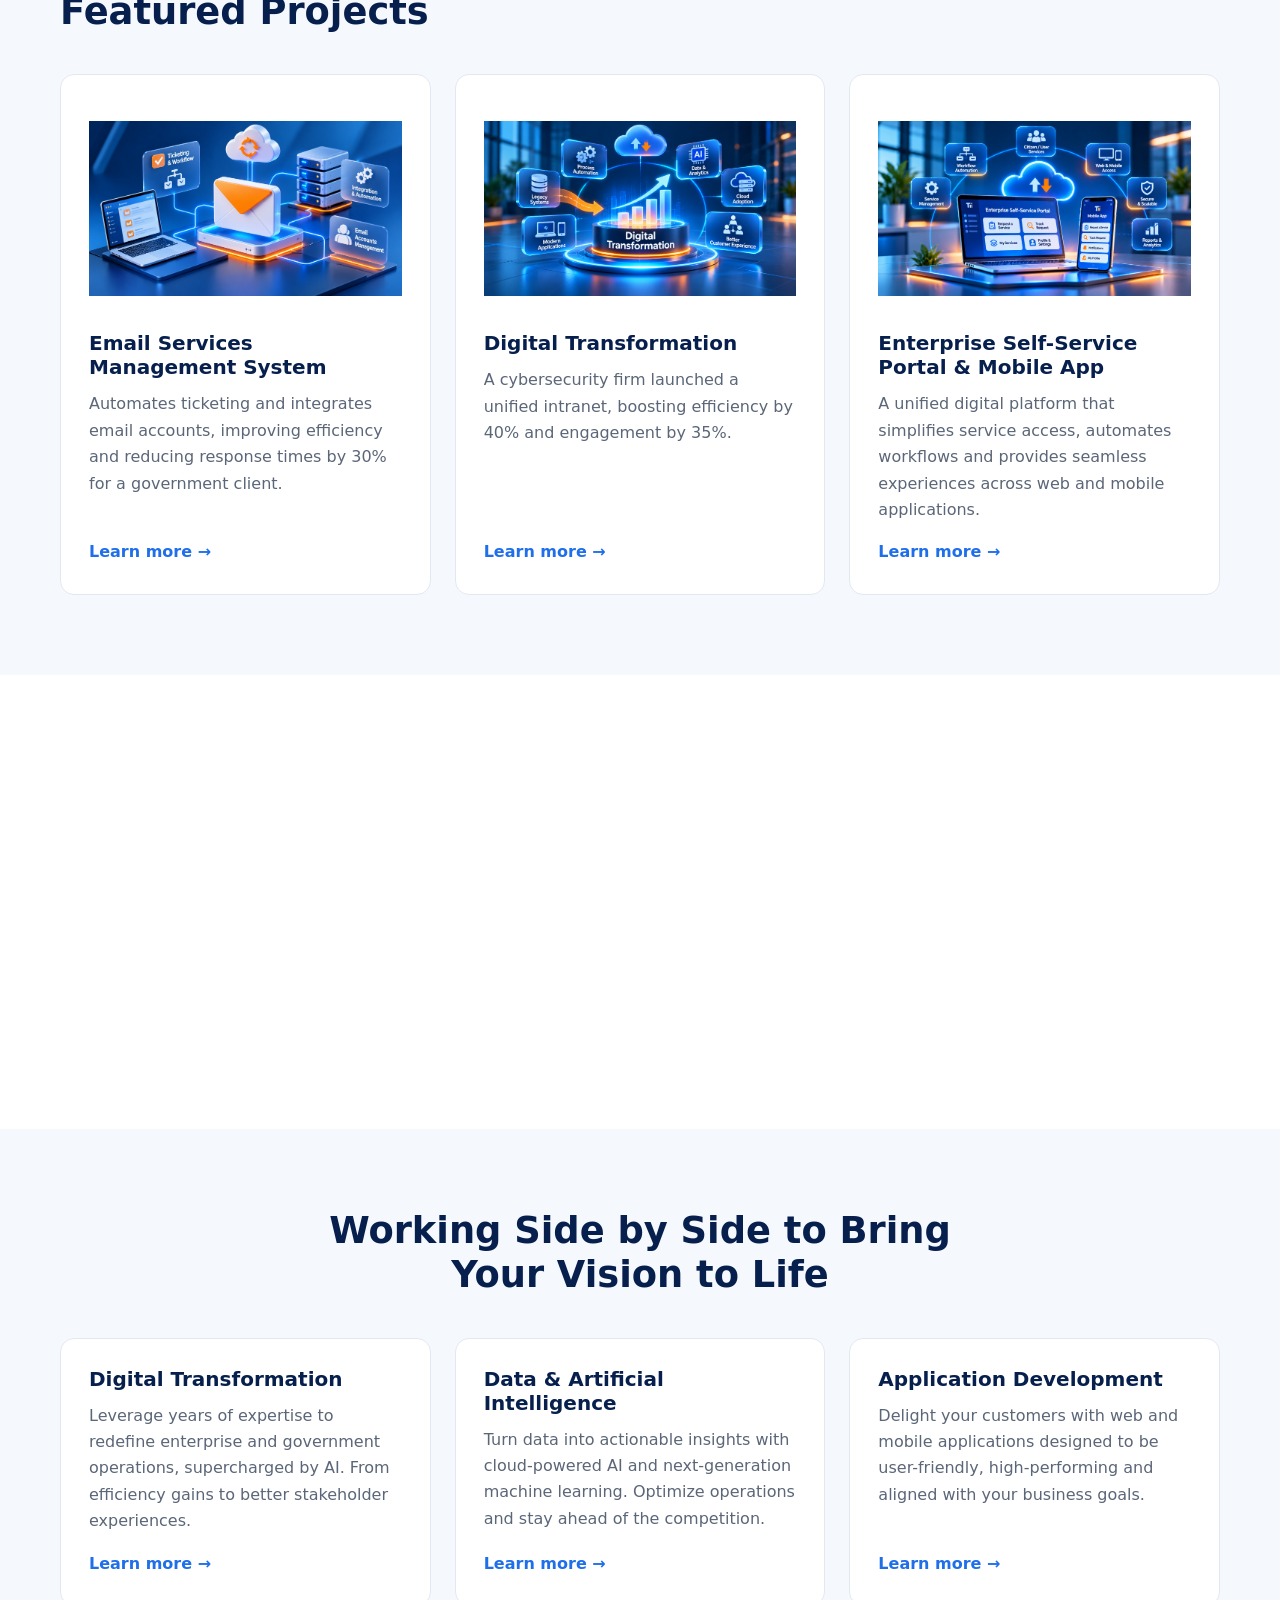
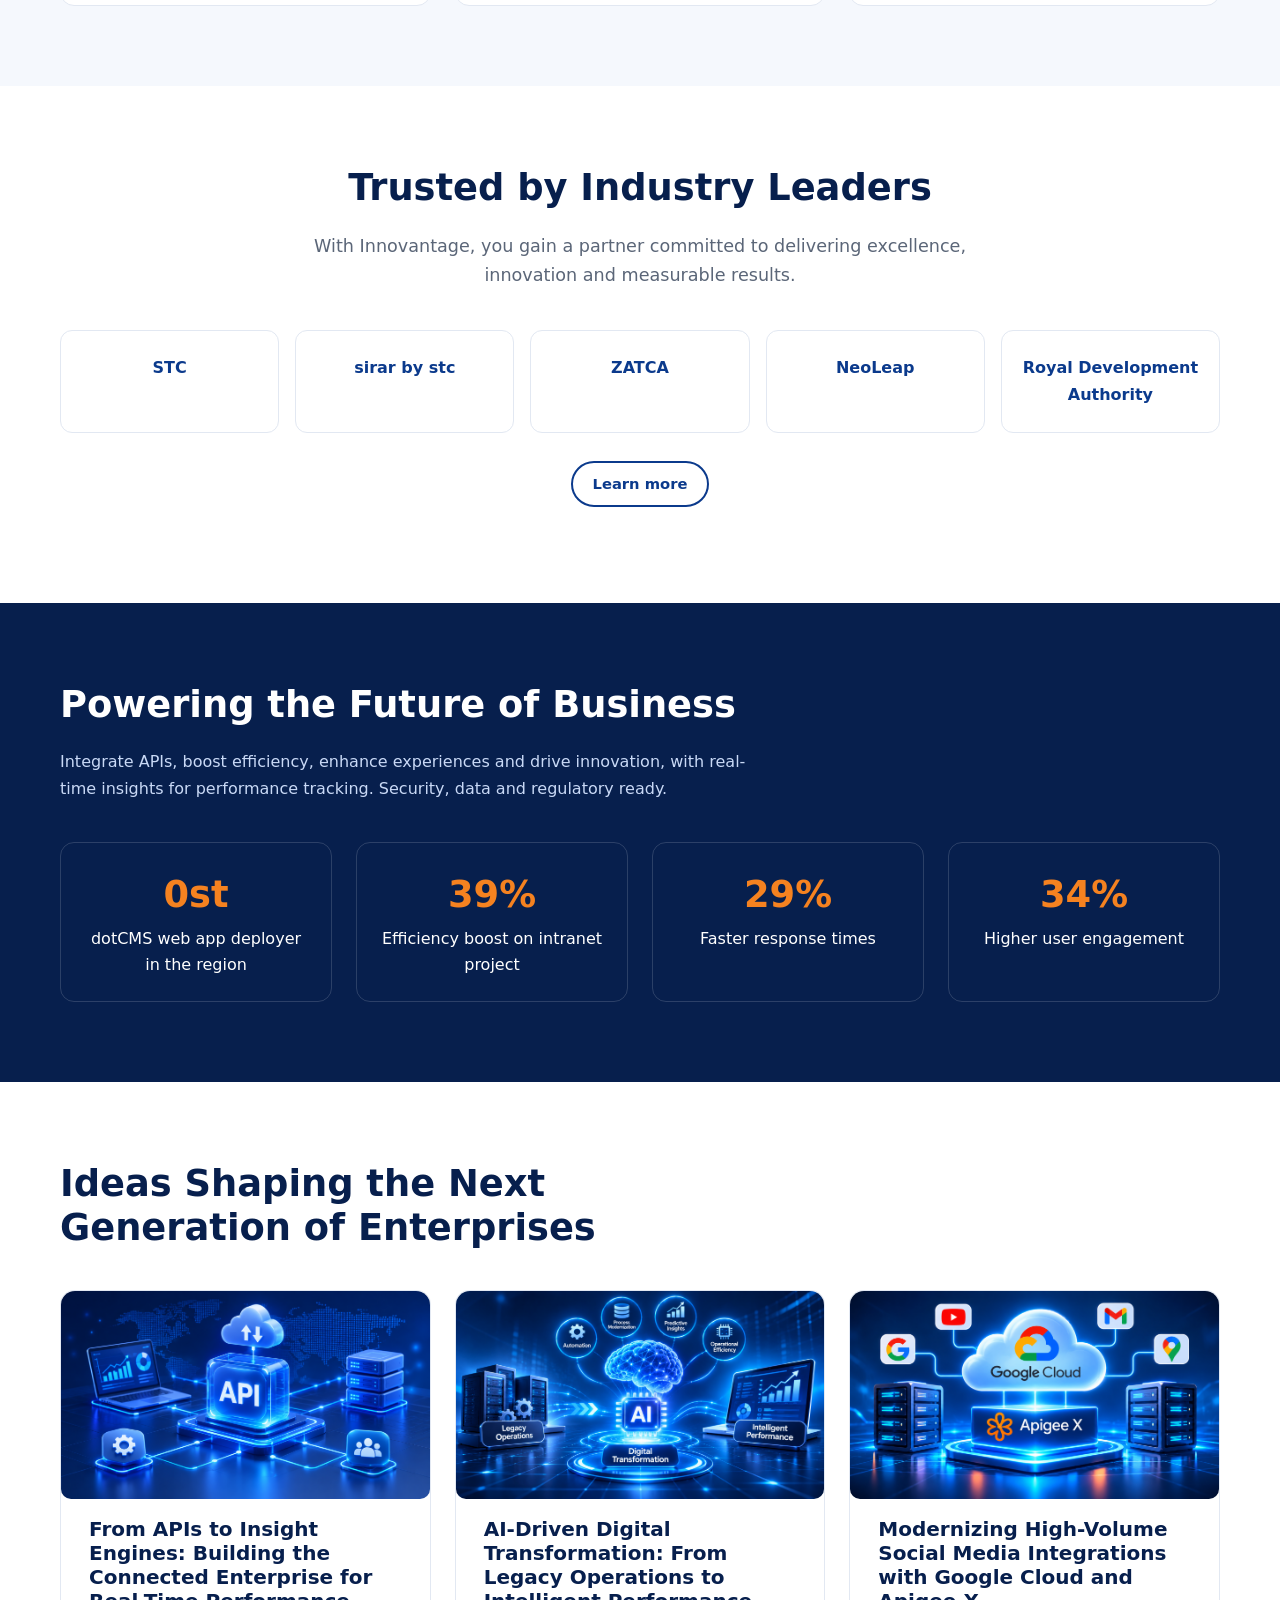
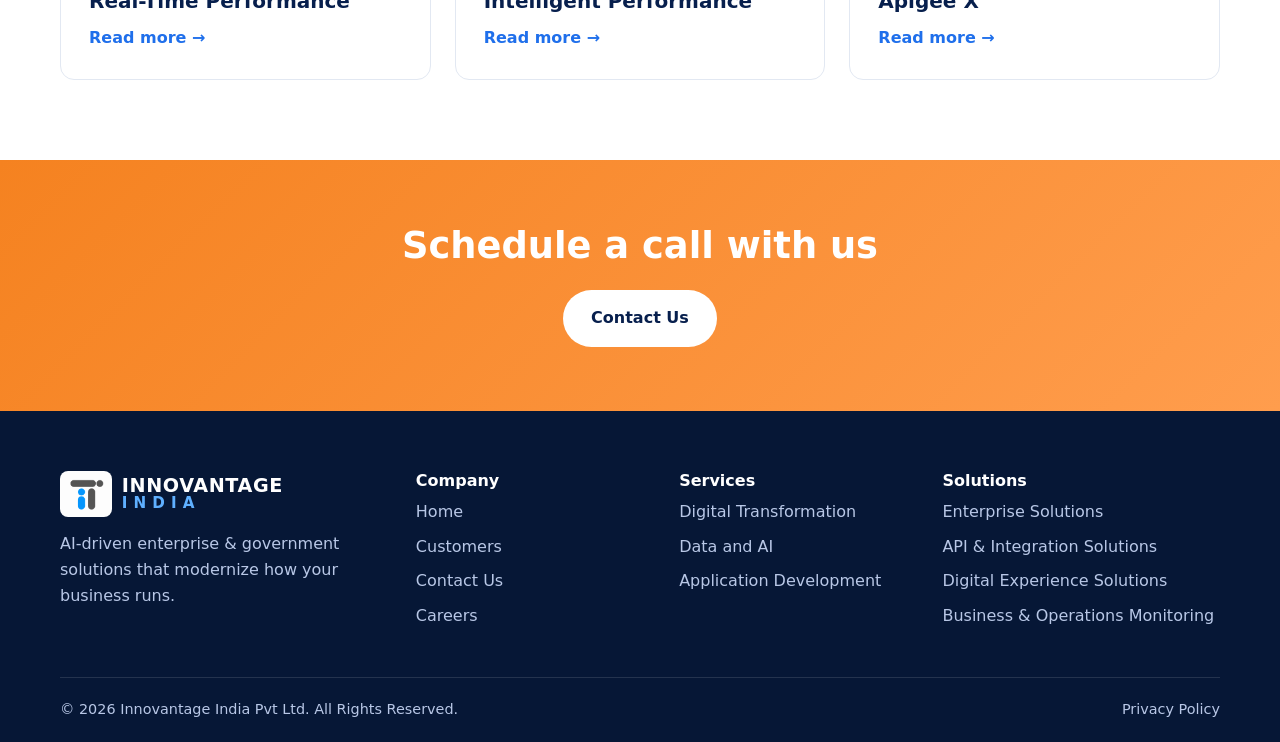
==== commit 8cf60c40: "the index and style.css both file has been changed" ====
--- a/index.html
+++ b/index.html
@@ -1,275 +1,387 @@
-<!DOCTYPE html>
+<!doctype html>
 <html lang="en" dir="ltr">
-<head>
-  <meta charset="UTF-8">
-  <meta name="viewport" content="width=device-width, initial-scale=1">
-  <title>Innovantage IT Consultancies India PVT Ltd</title>
-  <meta name="description" content="We modernize how your business runs. Automate approvals, reports and operations, accelerating digital transformation across enterprises and governments.">
-  <link rel="icon" type="image/png" href="images/logo.png">
-  <link rel="stylesheet" href="css/style.css">
-</head>
-<body>
-<header class="site-header">
-  <div class="container nav-wrap">
-    <a class="logo" href="index.html" aria-label="Innovantage India home">
-      <img class="logo-img" src="images/logo.png" alt="Innovantage logo" width="46" height="42">
-      <span class="logo-wordmark"><span class="wm-main">INNOVANTAGE</span><span class="wm-india">INDIA</span></span>
-    </a>
-    <nav id="nav" class="nav" aria-label="Main navigation">
-      <a href="our-values.html" data-i18n="nav.values">Our values</a>
-      <a href="why-choose-us.html" data-i18n="nav.why">Why choose us</a>
-      <a href="partners.html" data-i18n="nav.partners">Partners</a>
-      <a href="services.html" data-i18n="nav.services">Services</a>
-      <a href="solutions.html" data-i18n="nav.solutions">Solutions</a>
-      <a href="customers.html" data-i18n="nav.customers">Customers</a>
-      <a href="careers.html" data-i18n="nav.careers">Careers</a>
-    </nav>
-    <div class="nav-actions">
-      <button class="lang-btn" id="langToggle" type="button" aria-label="Switch language">عربي</button>
-      <a class="btn btn-primary btn-sm" href="contact.html" data-i18n="nav.contact">Contact Us</a>
-      <button class="hamburger" id="hamburger" type="button" aria-label="Toggle menu" aria-expanded="false"><span></span><span></span><span></span></button>
-    </div>
-  </div>
-</header>
-<main>
-<section class="hero">
-  <div class="container hero-grid">
-    <div class="reveal">
-      <h1 data-i18n="hero.title">Transforming Enterprises with AI</h1>
-      <p data-i18n="hero.sub">We spark bold ideas and turn the traditional into groundbreaking, leading the charge in transformative AI and technology solutions.</p>
-      <a class="btn btn-primary" href="contact.html" data-i18n="cta.discovery">Schedule a discovery call</a>
-    </div>
-    <div class="hero-art reveal"><svg viewBox="0 0 160 200" xmlns="http://www.w3.org/2000/svg" role="img" aria-label="Pixel robot illustration">
-  <rect x="70" y="10" width="20" height="20" fill="#f58220"/>
-  <rect x="75" y="30" width="10" height="20" fill="#9fc2ff"/>
-  <rect x="30" y="50" width="100" height="70" rx="6" fill="#ffffff"/>
-  <rect x="45" y="68" width="22" height="22" fill="#1f6feb"/>
-  <rect x="93" y="68" width="22" height="22" fill="#1f6feb"/>
-  <rect x="55" y="100" width="50" height="8" fill="#0b3a8c"/>
-  <rect x="10" y="60" width="14" height="40" fill="#9fc2ff"/>
-  <rect x="136" y="60" width="14" height="40" fill="#9fc2ff"/>
-  <rect x="45" y="126" width="70" height="46" rx="4" fill="#9fc2ff"/>
-  <rect x="62" y="138" width="36" height="8" fill="#0b3a8c"/>
-  <rect x="45" y="176" width="24" height="18" fill="#ffffff"/>
-  <rect x="91" y="176" width="24" height="18" fill="#ffffff"/>
-</svg></div>
-  </div>
-</section>
-
-<section class="partners" aria-label="Technology partners">
-  <div class="marquee">
-    <span>Digital Experience</span><span>Enterprise Solutions</span><span>API & Integration</span><span>Business & Operations Monitoring</span>
-    <span>Digital Experience</span><span>Enterprise Solutions</span><span>API & Integration</span><span>Business & Operations Monitoring</span>
-    <!-- <span>Software AG</span><span>IBM</span><span>Pega</span><span>Google Cloud</span><span>Contentsquare</span><span>dotCMS</span><span>Adobe</span><span>ARIS</span> -->
-  </div>
-</section>
-
-<section class="section">
-  <div class="container">
-    <div class="section-head reveal" style="display:flex;justify-content:space-between;align-items:end;gap:20px;flex-wrap:wrap;max-width:none">
-      <h2 data-i18n="sol.title">Where Innovation Meets Action</h2>
-      <a class="btn btn-outline btn-sm" href="solutions.html" data-i18n="sol.all">All solutions</a>
-    </div>
-    <div class="grid grid-4">
-      <article class="card reveal">
-        <div class="num">1</div>
-        <h3 data-i18n="sol.dx">Digital Experience</h3>
-        <p>Deliver personalized, engaging interactions with cutting-edge tools like dotCMS and Contentsquare, powered by AI-augmented analytics.</p>
-        <ul class="tags"><li>AI-augmented analytics</li><li>Content management</li><li>User behavior insights</li></ul>
-        <a class="link-arrow" href="solutions.html#Digital-experience" data-i18n="learn">Learn more</a>
-      </article>
-      <article class="card reveal">
-        <div class="num">2</div>
-        <h3 data-i18n="sol.ent">Enterprise Solutions</h3>
-        <p>Empower your operations with AI using leading platforms like Pega and Microsoft Dynamics CRM to simplify processes and decisions.</p>
-        <ul class="tags"><li>Streamline operations</li><li>Customer engagement</li><li>Faster time-to-market</li></ul>
-        <a class="link-arrow" href="solutions.html#enterprise" data-i18n="learn">Learn more</a>
-      </article>
-      <article class="card reveal">
-        <div class="num">3</div>
-        <h3 data-i18n="sol.api">API &amp; Integration</h3>
-        <p>Break down silos with advanced API management and integration. Connect systems and enable secure data exchange across your enterprise.</p>
-        <ul class="tags"><li>API management</li><li>System integration</li><li>Secure data exchange</li></ul>
-        <a class="link-arrow" href="solutions.html#Api-integration" data-i18n="learn">Learn more</a>
-      </article>
-      <article class="card reveal">
-        <div class="num">4</div>
-        <h3 data-i18n="sol.bom">Business &amp; Operations Monitoring</h3>
-        <p>Gain real-time visibility into performance. Our monitoring solutions proactively identify issues and optimize operations.</p>
-        <ul class="tags"><li>Real-time monitoring</li><li>Operational optimization</li><li>Performance management</li></ul>
-        <a class="link-arrow" href="solutions.html#BOM" data-i18n="learn">Learn more</a>
-      </article>
-    </div>
-  </div>
-</section>
-
-<section class="section soft">
-  <div class="container">
-    <div class="section-head reveal"><h2 data-i18n="proj.title">Featured Projects</h2></div>
-    <div class="grid grid-3">
-      <article class="card reveal">
-        <div class="project-thumb t1">✉</div>
-        <h3>Email Services Management System</h3>
-        <p>Automates ticketing and integrates email accounts, improving efficiency and reducing response times by 30% for a government client.</p>
-        <a class="link-arrow" href="customers.html" data-i18n="learn">Learn more</a>
-      </article>
-      <article class="card reveal">
-        <div class="project-thumb t2">⚙</div>
-        <h3>Digital Transformation</h3>
-        <p>A cybersecurity firm launched a unified intranet, boosting efficiency by 40% and engagement by 35%.</p>
-        <a class="link-arrow" href="customers.html" data-i18n="learn">Learn more</a>
-      </article>
-      <article class="card reveal">
-        <div class="project-thumb t3">▣</div>
-        <h3>ZATCA Internal Portal &amp; Mobile App</h3>
-        <p>Unified portal and Zakaty app with synced features, secure banking and Zakat tools, boosting trust and efficiency.</p>
-        <a class="link-arrow" href="customers.html" data-i18n="learn">Learn more</a>
-      </article>
-    </div>
-  </div>
-</section>
-
-<section class="section">
-  <div class="container">
-    <div class="section-head reveal"><h2 data-i18n="tech.title">Technologies and Capabilities</h2></div>
-    <div class="tab-list reveal" role="tablist">
-      <button class="tab-btn active" data-tab="tab-cloud" type="button" data-i18n="tech.cloud">Cloud &amp; Enterprise Platforms</button>
-      <button class="tab-btn" data-tab="tab-ai" type="button" data-i18n="tech.ai">AI &amp; Machine Learning Technologies</button>
-      <button class="tab-btn" data-tab="tab-api" type="button" data-i18n="tech.api">API &amp; Ecosystem Development</button>
-      <button class="tab-btn" data-tab="tab-org" type="button" data-i18n="tech.org">Organizational &amp; Talent Capabilities</button>
-    </div>
-    <div id="tab-cloud" class="tab-panel active reveal">
-      <ul class="chips"><li>Google Cloud</li><li>Pega</li><li>Microsoft Dynamics CRM</li><li>IBM</li><li>Software AG</li><li>Adobe</li></ul>
-    </div>
-    <div id="tab-ai" class="tab-panel">
-      <ul class="chips"><li>AI Research &amp; Development</li><li>AI Governance &amp; Ethics</li><li>Machine Learning</li><li>Intelligent Automation</li></ul>
-    </div>
-    <div id="tab-api" class="tab-panel">
-      <ul class="chips"><li>Apigee X</li><li>API Management</li><li>System Integration</li><li>Secure Data Exchange</li></ul>
-    </div>
-    <div id="tab-org" class="tab-panel">
-      <ul class="chips"><li>Workforce Expansion</li><li>Skill Enhancement</li><li>PMO as a Service (PMOaaS)</li><li>Strategic Agility</li></ul>
-    </div>
-  </div>
-</section>
-
-<section class="section soft">
-  <div class="container">
-    <div class="section-head center reveal"><h2 data-i18n="svc.title">Working Side by Side to Bring Your Vision to Life</h2></div>
-    <div class="grid grid-3">
-      <article class="card reveal">
-        <h3 data-i18n="svc.dt">Digital Transformation</h3>
-        <p>Leverage years of expertise to redefine enterprise and government operations, supercharged by AI. From efficiency gains to better stakeholder experiences.</p>
-        <a class="link-arrow" href="services.html#Digital-Transformation" data-i18n="learn">Learn more</a>
-      </article>
-      <article class="card reveal">
-        <h3 data-i18n="svc.data">Data &amp; Artificial Intelligence</h3>
-        <p>Turn data into actionable insights with cloud-powered AI and next-generation machine learning. Optimize operations and stay ahead of the competition.</p>
-        <a class="link-arrow" href="services.html#Data-and-AI" data-i18n="learn">Learn more</a>
-      </article>
-      <article class="card reveal">
-        <h3 data-i18n="svc.app">Application Development</h3>
-        <p>Delight your customers with web and mobile applications designed to be user-friendly, high-performing and aligned with your business goals.</p>
-        <a class="link-arrow" href="services.html#Application-Development" data-i18n="learn">Learn more</a>
-      </article>
-    </div>
-  </div>
-</section>
-
-<section class="section">
-  <div class="container">
-    <div class="section-head center reveal">
-      <h2 data-i18n="clients.title">Trusted by Industry Leaders</h2>
-      <p class="lead">With Innovantage, you gain a partner committed to delivering excellence, innovation and measurable results.</p>
-    </div>
-    <div class="client-grid reveal">
-      <div class="client">STC</div>
-      <div class="client">sirar by stc</div>
-      <div class="client">ZATCA</div>
-      <div class="client">NeoLeap</div>
-      <div class="client">Royal Development Authority</div>
-    </div>
-    <p style="text-align:center;margin-top:28px"><a class="btn btn-outline btn-sm" href="customers.html" data-i18n="learn">Learn more</a></p>
-  </div>
-</section>
-
-<section class="section band">
-  <div class="container">
-    <div class="section-head reveal">
-      <h2 data-i18n="future.title">Powering the Future of Business</h2>
-      <p>Integrate APIs, boost efficiency, enhance experiences and drive innovation, with real-time insights for performance tracking. Security, data and regulatory ready.</p>
-    </div>
-    <div class="stats reveal">
-      <div class="stat"><strong data-count="1" data-suffix="st">1st</strong>dotCMS web app deployer in the region</div>
-      <div class="stat"><strong data-count="40" data-suffix="%">40%</strong>Efficiency boost on intranet project</div>
-      <div class="stat"><strong data-count="30" data-suffix="%">30%</strong>Faster response times</div>
-      <div class="stat"><strong data-count="35" data-suffix="%">35%</strong>Higher user engagement</div>
-    </div>
-  </div>
-</section>
-
-<section class="section">
-  <div class="container">
-    <div class="section-head reveal"><h2 data-i18n="blog.title">Ideas Shaping the Next Generation of Enterprises</h2></div>
-    <div class="grid grid-3">
-      <article class="card reveal"><div class="post-thumb"></div><h3>From APIs to Insight Engines: Building the Connected Enterprise for Real-Time Performance</h3><a class="link-arrow" href="#" data-i18n="read">Read more</a></article>
-      <article class="card reveal"><div class="post-thumb"></div><h3>AI-Driven Digital Transformation: From Legacy Operations to Intelligent Performance</h3><a class="link-arrow" href="#" data-i18n="read">Read more</a></article>
-      <article class="card reveal"><div class="post-thumb"></div><h3>Modernizing High-Volume Social Media Integrations with Google Cloud and Apigee X</h3><a class="link-arrow" href="#" data-i18n="read">Read more</a></article>
-    </div>
-  </div>
-</section>
-
-<section class="cta">
-  <div class="container reveal">
-    <h2 data-i18n="cta.title">Schedule a call with us</h2>
-    <a class="btn" href="contact.html" data-i18n="cta.btn">Contact Us</a>
-  </div>
-</section>
-</main>
-<footer class="site-footer">
-  <div class="container">
-    <div class="footer-grid">
-      <div>
+  <head>
+    <meta charset="UTF-8" />
+    <meta name="viewport" content="width=device-width, initial-scale=1" />
+    <title>Innovantage IT Consultancies India PVT Ltd</title>
+    <meta
+      name="description"
+      content="We modernize how your business runs. Automate approvals, reports and operations, accelerating digital transformation across enterprises and governments."
+    />
+    <link rel="icon" type="image/png" href="images/logo.png" />
+    <link rel="stylesheet" href="css/style.css" />
+  </head>
+  <body>
+    <header class="site-header">
+      <div class="container nav-wrap">
         <a class="logo" href="index.html" aria-label="Innovantage India home">
-          <img class="logo-img" src="images/logo.png" alt="Innovantage logo" width="46" height="42">
-          <span class="logo-wordmark"><span class="wm-main">INNOVANTAGE</span><span class="wm-india">INDIA</span></span>
+          <img class="logo-img" src="images/logo.png" alt="Innovantage logo" width="46" height="42" />
+          <span class="logo-wordmark">
+            <span class="wm-main">INNOVANTAGE</span>
+            <span class="wm-india">INDIA</span>
+          </span>
         </a>
-        <p>AI-driven enterprise &amp; government solutions that modernize how your business runs.</p>
+        <nav id="nav" class="nav" aria-label="Main navigation">
+          <a href="our-values.html" data-i18n="nav.values">Our values</a>
+          <a href="why-choose-us.html" data-i18n="nav.why">Why choose us</a>
+          <a href="partners.html" data-i18n="nav.partners">Partners</a>
+          <a href="services.html" data-i18n="nav.services">Services</a>
+          <a href="solutions.html" data-i18n="nav.solutions">Solutions</a>
+          <a href="customers.html" data-i18n="nav.customers">Customers</a>
+          <a href="careers.html" data-i18n="nav.careers">Careers</a>
+        </nav>
+        <div class="nav-actions">
+          <button class="lang-btn" id="langToggle" type="button" aria-label="Switch language">عربي</button>
+          <a class="btn btn-primary btn-sm" href="contact.html" data-i18n="nav.contact">Contact Us</a>
+          <button class="hamburger" id="hamburger" type="button" aria-label="Toggle menu" aria-expanded="false">
+            <span></span><span></span><span></span>
+          </button>
+        </div>
       </div>
-      <div>
-        <h4 data-i18n="footer.company">Company</h4>
-        <ul>
-          <li><a href="index.html" data-i18n="nav.home">Home</a></li>
-          <li><a href="customers.html" data-i18n="nav.customers">Customers</a></li>
-          <li><a href="contact.html" data-i18n="nav.contact">Contact Us</a></li>
-          <li><a href="careers.html" data-i18n="nav.careers">Careers</a></li>
-        </ul>
+    </header>
+
+    <main>
+      <section class="hero">
+        <div class="container hero-grid">
+          <div class="reveal">
+            <h1 data-i18n="hero.title">Transforming Enterprises with AI</h1>
+            <p data-i18n="hero.sub">
+              We spark bold ideas and turn the traditional into groundbreaking,
+              leading the charge in transformative AI and technology solutions.
+            </p>
+            <a class="btn btn-primary" href="contact.html" data-i18n="cta.discovery">Schedule a discovery call</a>
+          </div>
+          <div class="hero-art reveal">
+            <svg viewBox="0 0 160 200" xmlns="http://www.w3.org/2000/svg" role="img" aria-label="Pixel robot illustration">
+              <rect x="70" y="10" width="20" height="20" fill="#f58220" />
+              <rect x="75" y="30" width="10" height="20" fill="#9fc2ff" />
+              <rect x="30" y="50" width="100" height="70" rx="6" fill="#ffffff" />
+              <rect x="45" y="68" width="22" height="22" fill="#1f6feb" />
+              <rect x="93" y="68" width="22" height="22" fill="#1f6feb" />
+              <rect x="55" y="100" width="50" height="8" fill="#0b3a8c" />
+              <rect x="10" y="60" width="14" height="40" fill="#9fc2ff" />
+              <rect x="136" y="60" width="14" height="40" fill="#9fc2ff" />
+              <rect x="45" y="126" width="70" height="46" rx="4" fill="#9fc2ff" />
+              <rect x="62" y="138" width="36" height="8" fill="#0b3a8c" />
+              <rect x="45" y="176" width="24" height="18" fill="#ffffff" />
+              <rect x="91" y="176" width="24" height="18" fill="#ffffff" />
+            </svg>
+          </div>
+        </div>
+      </section>
+
+      <section class="partners" aria-label="Technology partners">
+        <div class="marquee">
+          <span>Digital Experience</span><span>Enterprise Solutions</span>
+          <span>API & Integration</span>
+          <span>Business & Operations Monitoring</span>
+          <span>Digital Experience</span><span>Enterprise Solutions</span>
+          <span>API & Integration</span>
+          <span>Business & Operations Monitoring</span>
+          <!-- <span>Software AG</span><span>IBM</span><span>Pega</span><span>Google Cloud</span><span>Contentsquare</span><span>dotCMS</span><span>Adobe</span><span>ARIS</span> -->
+        </div>
+      </section>
+
+      <section class="section">
+        <div class="container">
+          <div class="section-head reveal" style="display:flex;justify-content:space-between;align-items:end;gap:20px;flex-wrap:wrap;max-width:none">
+            <h2 data-i18n="sol.title">Where Innovation Meets Action</h2>
+            <a class="btn btn-outline btn-sm" href="solutions.html" data-i18n="sol.all">All solutions</a>
+          </div>
+          <div class="grid grid-4">
+            <article class="card reveal">
+              <div class="num">1</div>
+              <h3 data-i18n="sol.dx">Digital Experience</h3>
+              <p>Deliver personalized, engaging interactions with cutting-edge tools like dotCMS and Contentsquare, powered by AI-augmented analytics.</p>
+              <ul class="tags">
+                <li>AI-augmented analytics</li>
+                <li>Content management</li>
+                <li>User behavior insights</li>
+              </ul>
+              <a class="link-arrow" href="solutions.html#Digital-experience" data-i18n="learn">Learn more</a>
+            </article>
+            <article class="card reveal">
+              <div class="num">2</div>
+              <h3 data-i18n="sol.ent">Enterprise Solutions</h3>
+              <p>Empower your operations with AI using leading platforms like Pega and Microsoft Dynamics CRM to simplify processes and decisions.</p>
+              <ul class="tags">
+                <li>Streamline operations</li>
+                <li>Customer engagement</li>
+                <li>Faster time-to-market</li>
+              </ul>
+              <a class="link-arrow" href="solutions.html#enterprise" data-i18n="learn">Learn more</a>
+            </article>
+            <article class="card reveal">
+              <div class="num">3</div>
+              <h3 data-i18n="sol.api">API &amp; Integration</h3>
+              <p>Break down silos with advanced API management and integration. Connect systems and enable secure data exchange across your enterprise.</p>
+              <ul class="tags">
+                <li>API management</li>
+                <li>System integration</li>
+                <li>Secure data exchange</li>
+              </ul>
+              <a class="link-arrow" href="solutions.html#Api-integration" data-i18n="learn">Learn more</a>
+            </article>
+            <article class="card reveal">
+              <div class="num">4</div>
+              <h3 data-i18n="sol.bom">Business &amp; Operations Monitoring</h3>
+              <p>Gain real-time visibility into performance. Our monitoring solutions proactively identify issues and optimize operations.</p>
+              <ul class="tags">
+                <li>Real-time monitoring</li>
+                <li>Operational optimization</li>
+                <li>Performance management</li>
+              </ul>
+              <a class="link-arrow" href="solutions.html#BOM" data-i18n="learn">Learn more</a>
+            </article>
+          </div>
+        </div>
+      </section>
+
+      <section class="section soft">
+        <div class="container">
+          <div class="section-head reveal">
+            <h2 data-i18n="proj.title">Featured Projects</h2>
+          </div>
+          <div class="grid grid-3">
+            <article class="card reveal">
+              <img class="project-thumb t1" src="images/email-services.png" alt="Email Services Management System illustration" />
+              <h3>Email Services Management System</h3>
+              <p>
+                Automates ticketing and integrates email accounts, improving
+                efficiency and reducing response times by 30% for a government
+                client.
+              </p>
+              <a class="link-arrow" href="customers.html" data-i18n="learn">Learn more</a>
+            </article>
+            <article class="card reveal">
+              <img class="project-thumb t2" src="images/digital-transformation.png" alt="Digital Transformation illustration" />
+              <h3>Digital Transformation</h3>
+              <p>
+                A cybersecurity firm launched a unified intranet, boosting
+                efficiency by 40% and engagement by 35%.
+              </p>
+              <a class="link-arrow" href="customers.html" data-i18n="learn">Learn more</a>
+            </article>
+            <article class="card reveal">
+              <img class="project-thumb t3" src="images/enterprise-self-service.png" alt="Enterprise Self-Service Portal and Mobile App illustration" />
+              <h3>Enterprise Self-Service Portal &amp; Mobile App</h3>
+              <p>
+                A unified digital platform that simplifies service access,
+                automates workflows and provides seamless experiences across web
+                and mobile applications.
+              </p>
+              <a class="link-arrow" href="customers.html" data-i18n="learn">Learn more</a>
+            </article>
+          </div>
+        </div>
+      </section>
+
+      <section class="section">
+        <div class="container">
+          <div class="section-head reveal">
+            <h2 data-i18n="tech.title">Technologies and Capabilities</h2>
+          </div>
+          <div class="tab-list reveal" role="tablist">
+            <button class="tab-btn active" data-tab="tab-cloud" type="button" data-i18n="tech.cloud">Cloud &amp; Enterprise Platforms</button>
+            <button class="tab-btn" data-tab="tab-ai" type="button" data-i18n="tech.ai">AI &amp; Machine Learning Technologies</button>
+            <button class="tab-btn" data-tab="tab-api" type="button" data-i18n="tech.api">API &amp; Ecosystem Development</button>
+            <button class="tab-btn" data-tab="tab-org" type="button" data-i18n="tech.org">Organizational &amp; Talent Capabilities</button>
+          </div>
+          <div id="tab-cloud" class="tab-panel active reveal">
+            <ul class="chips">
+              <li>Google Cloud</li>
+              <li>Pega</li>
+              <li>Microsoft Dynamics CRM</li>
+              <li>IBM</li>
+              <li>Software AG</li>
+              <li>Adobe</li>
+            </ul>
+          </div>
+          <div id="tab-ai" class="tab-panel">
+            <ul class="chips">
+              <li>AI Research &amp; Development</li>
+              <li>AI Governance &amp; Ethics</li>
+              <li>Machine Learning</li>
+              <li>Intelligent Automation</li>
+            </ul>
+          </div>
+          <div id="tab-api" class="tab-panel">
+            <ul class="chips">
+              <li>Apigee X</li>
+              <li>API Management</li>
+              <li>System Integration</li>
+              <li>Secure Data Exchange</li>
+            </ul>
+          </div>
+          <div id="tab-org" class="tab-panel">
+            <ul class="chips">
+              <li>Workforce Expansion</li>
+              <li>Skill Enhancement</li>
+              <li>PMO as a Service (PMOaaS)</li>
+              <li>Strategic Agility</li>
+            </ul>
+          </div>
+        </div>
+      </section>
+
+      <section class="section soft">
+        <div class="container">
+          <div class="section-head center reveal">
+            <h2 data-i18n="svc.title">Working Side by Side to Bring Your Vision to Life</h2>
+          </div>
+          <div class="grid grid-3">
+            <article class="card reveal">
+              <h3 data-i18n="svc.dt">Digital Transformation</h3>
+              <p>Leverage years of expertise to redefine enterprise and government operations, supercharged by AI. From efficiency gains to better stakeholder experiences.</p>
+              <a class="link-arrow" href="services.html#Digital-Transformation" data-i18n="learn">Learn more</a>
+            </article>
+            <article class="card reveal">
+              <h3 data-i18n="svc.data">Data &amp; Artificial Intelligence</h3>
+              <p>Turn data into actionable insights with cloud-powered AI and next-generation machine learning. Optimize operations and stay ahead of the competition.</p>
+              <a class="link-arrow" href="services.html#Data-and-AI" data-i18n="learn">Learn more</a>
+            </article>
+            <article class="card reveal">
+              <h3 data-i18n="svc.app">Application Development</h3>
+              <p>Delight your customers with web and mobile applications designed to be user-friendly, high-performing and aligned with your business goals.</p>
+              <a class="link-arrow" href="services.html#Application-Development" data-i18n="learn">Learn more</a>
+            </article>
+          </div>
+        </div>
+      </section>
+
+      <section class="section">
+        <div class="container">
+          <div class="section-head center reveal">
+            <h2 data-i18n="clients.title">Trusted by Industry Leaders</h2>
+            <p class="lead">
+              With Innovantage, you gain a partner committed to delivering
+              excellence, innovation and measurable results.
+            </p>
+          </div>
+          <div class="client-grid reveal">
+            <div class="client">STC</div>
+            <div class="client">sirar by stc</div>
+            <div class="client">ZATCA</div>
+            <div class="client">NeoLeap</div>
+            <div class="client">Royal Development Authority</div>
+          </div>
+          <p style="text-align: center; margin-top: 28px">
+            <a class="btn btn-outline btn-sm" href="customers.html" data-i18n="learn">Learn more</a>
+          </p>
+        </div>
+      </section>
+
+      <section class="section band">
+        <div class="container">
+          <div class="section-head reveal">
+            <h2 data-i18n="future.title">Powering the Future of Business</h2>
+            <p>
+              Integrate APIs, boost efficiency, enhance experiences and drive
+              innovation, with real-time insights for performance tracking.
+              Security, data and regulatory ready.
+            </p>
+          </div>
+          <div class="stats reveal">
+            <div class="stat">
+              <strong data-count="1" data-suffix="st">1st</strong>dotCMS web app
+              deployer in the region
+            </div>
+            <div class="stat">
+              <strong data-count="40" data-suffix="%">40%</strong>Efficiency
+              boost on intranet project
+            </div>
+            <div class="stat">
+              <strong data-count="30" data-suffix="%">30%</strong>Faster
+              response times
+            </div>
+            <div class="stat">
+              <strong data-count="35" data-suffix="%">35%</strong>Higher user
+              engagement
+            </div>
+          </div>
+        </div>
+      </section>
+
+      <section class="section">
+        <div class="container">
+          <div class="section-head reveal">
+            <h2 data-i18n="blog.title">Ideas Shaping the Next Generation of Enterprises</h2>
+          </div>
+          <div class="grid grid-3">
+            <article class="card reveal">
+              <img class="post-thumb" src="images/api-integration.png" alt="API integration connecting enterprise systems and data" />
+              <h3>From APIs to Insight Engines: Building the Connected Enterprise for Real-Time Performance</h3>
+              <a class="link-arrow" href="#" data-i18n="read">Read more</a>
+            </article>
+            <article class="card reveal">
+              <img class="post-thumb" src="images/ai-transformation.png" alt="AI-driven digital transformation and intelligent performance" />
+              <h3>AI-Driven Digital Transformation: From Legacy Operations to Intelligent Performance</h3>
+              <a class="link-arrow" href="#" data-i18n="read">Read more</a>
+            </article>
+            <article class="card reveal">
+              <img class="post-thumb" src="images/google-cloud-apigee.png" alt="Google Cloud and Apigee X integration" />
+              <h3>Modernizing High-Volume Social Media Integrations with Google Cloud and Apigee X</h3>
+              <a class="link-arrow" href="#" data-i18n="read">Read more</a>
+            </article>
+          </div>
+        </div>
+      </section>
+
+      <section class="cta">
+        <div class="container reveal">
+          <h2 data-i18n="cta.title">Schedule a call with us</h2>
+          <a class="btn" href="contact.html" data-i18n="cta.btn">Contact Us</a>
+        </div>
+      </section>
+    </main>
+
+    <footer class="site-footer">
+      <div class="container">
+        <div class="footer-grid">
+          <div>
+            <a class="logo" href="index.html" aria-label="Innovantage India home">
+              <img class="logo-img" src="images/logo.png" alt="Innovantage logo" width="46" height="42" />
+              <span class="logo-wordmark">
+                <span class="wm-main">INNOVANTAGE</span>
+                <span class="wm-india">INDIA</span>
+              </span>
+            </a>
+            <p>AI-driven enterprise &amp; government solutions that modernize how your business runs.</p>
+          </div>
+          <div>
+            <h4 data-i18n="footer.company">Company</h4>
+            <ul>
+              <li><a href="index.html" data-i18n="nav.home">Home</a></li>
+              <li><a href="customers.html" data-i18n="nav.customers">Customers</a></li>
+              <li><a href="contact.html" data-i18n="nav.contact">Contact Us</a></li>
+              <li><a href="careers.html" data-i18n="nav.careers">Careers</a></li>
+            </ul>
+          </div>
+          <div>
+            <h4 data-i18n="footer.services">Services</h4>
+            <ul>
+              <li><a href="services.html#Digital-Transformation">Digital Transformation</a></li>
+              <li><a href="services.html#Data-and-AI">Data and AI</a></li>
+              <li><a href="services.html#Application-Development">Application Development</a></li>
+            </ul>
+          </div>
+          <div>
+            <h4 data-i18n="footer.solutions">Solutions</h4>
+            <ul>
+              <li><a href="solutions.html#enterprise">Enterprise Solutions</a></li>
+              <li><a href="solutions.html#Api-integration">API &amp; Integration Solutions</a></li>
+              <li><a href="solutions.html#Digital-experience">Digital Experience Solutions</a></li>
+              <li><a href="solutions.html#BOM">Business &amp; Operations Monitoring</a></li>
+            </ul>
+          </div>
+        </div>
+        <div class="footer-bottom">
+          <span>© <span class="js-year">2026</span> Innovantage India Pvt Ltd. <span data-i18n="footer.rights">All Rights Reserved.</span></span>
+          <a href="privacy-policy.html" data-i18n="footer.privacy">Privacy Policy</a>
+        </div>
       </div>
-      <div>
-        <h4 data-i18n="footer.services">Services</h4>
-        <ul>
-          <li><a href="services.html#Digital-Transformation">Digital Transformation</a></li>
-          <li><a href="services.html#Data-and-AI">Data and AI</a></li>
-          <li><a href="services.html#Application-Development">Application Development</a></li>
-        </ul>
-      </div>
-      <div>
-        <h4 data-i18n="footer.solutions">Solutions</h4>
-        <ul>
-          <li><a href="solutions.html#enterprise">Enterprise Solutions</a></li>
-          <li><a href="solutions.html#Api-integration">API &amp; Integration Solutions</a></li>
-          <li><a href="solutions.html#Digital-experience">Digital Experience Solutions</a></li>
-          <li><a href="solutions.html#BOM">Business &amp; Operations Monitoring</a></li>
-        </ul>
-      </div>
-    </div>
-    <div class="footer-bottom">
-      <span>© <span class="js-year">2026</span> Innovantage India Pvt Ltd. <span data-i18n="footer.rights">All Rights Reserved.</span></span>
-      <a href="privacy-policy.html" data-i18n="footer.privacy">Privacy Policy</a>
-    </div>
-  </div>
-</footer>
-<button id="backToTop" type="button" aria-label="Back to top">↑</button>
-<script src="js/main.js"></script>
-</body>
+    </footer>
+    <button id="backToTop" type="button" aria-label="Back to top">↑</button>
+    <script src="js/main.js"></script>
+  </body>
 </html>
--- a/css/style.css
+++ b/css/style.css
@@ -130,10 +130,18 @@
 .tags { list-style: none; padding: 0; display: flex; flex-wrap: wrap; gap: 8px; margin: 0 0 18px; }
 .tags li { background: var(--bg-soft); border: 1px solid var(--border); border-radius: 999px; padding: 3px 12px; font-size: .82rem; color: var(--blue-700); }
 
-.project-thumb { height: 150px; border-radius: 10px; margin-bottom: 18px; display: grid; place-items: center; color: #fff; font-weight: 800; font-size: 2rem; }
-.t1 { background: linear-gradient(135deg, #0b3a8c, #1f6feb); }
-.t2 { background: linear-gradient(135deg, #5b2bb5, #9b6bf2); }
-.t3 { background: linear-gradient(135deg, #0a7d6e, #27c5a8); }
+/* Featured project images */
+.project-thumb {
+  width: 100%;
+  height: 210px;
+  object-fit: contain;
+  object-position: center;
+  background: transparent;
+  border-radius: 10px;
+  margin-bottom: 18px;
+  display: block;
+  padding: 0;
+}
 
 /* ---------- Tabs ---------- */
 .tab-list { display: flex; flex-wrap: wrap; gap: 10px; margin-bottom: 26px; }
@@ -196,12 +204,16 @@
 .info-box li { margin-bottom: 10px; list-style: none; }
 .info-box ul { padding: 0; }
 
-/* ---------- Blog / jobs ---------- */
-.post-thumb { height: 130px; border-radius: 10px; background: linear-gradient(135deg, var(--blue-100), #cfe0ff); margin-bottom: 16px; }
-.job { display: flex; justify-content: space-between; align-items: center; gap: 16px; flex-wrap: wrap; }
-.job h3 { margin-bottom: .2em; }
-.job p { margin: 0; }
-
+/* Blog / Insights images */
+.post-thumb {
+  display: block;
+  width: calc(100% + 56px) !important;
+  max-width: none !important;
+  height: auto;
+  object-fit: unset;
+  margin: -28px -28px 18px;
+  border-radius: 14px 14px 10px 10px;
+}
 /* ---------- Footer ---------- */
 .site-footer { background: #061736; color: #b8c7e6; padding: 60px 0 0; }
 .footer-grid { display: grid; grid-template-columns: 1.4fr 1fr 1fr 1.2fr; gap: 32px; }
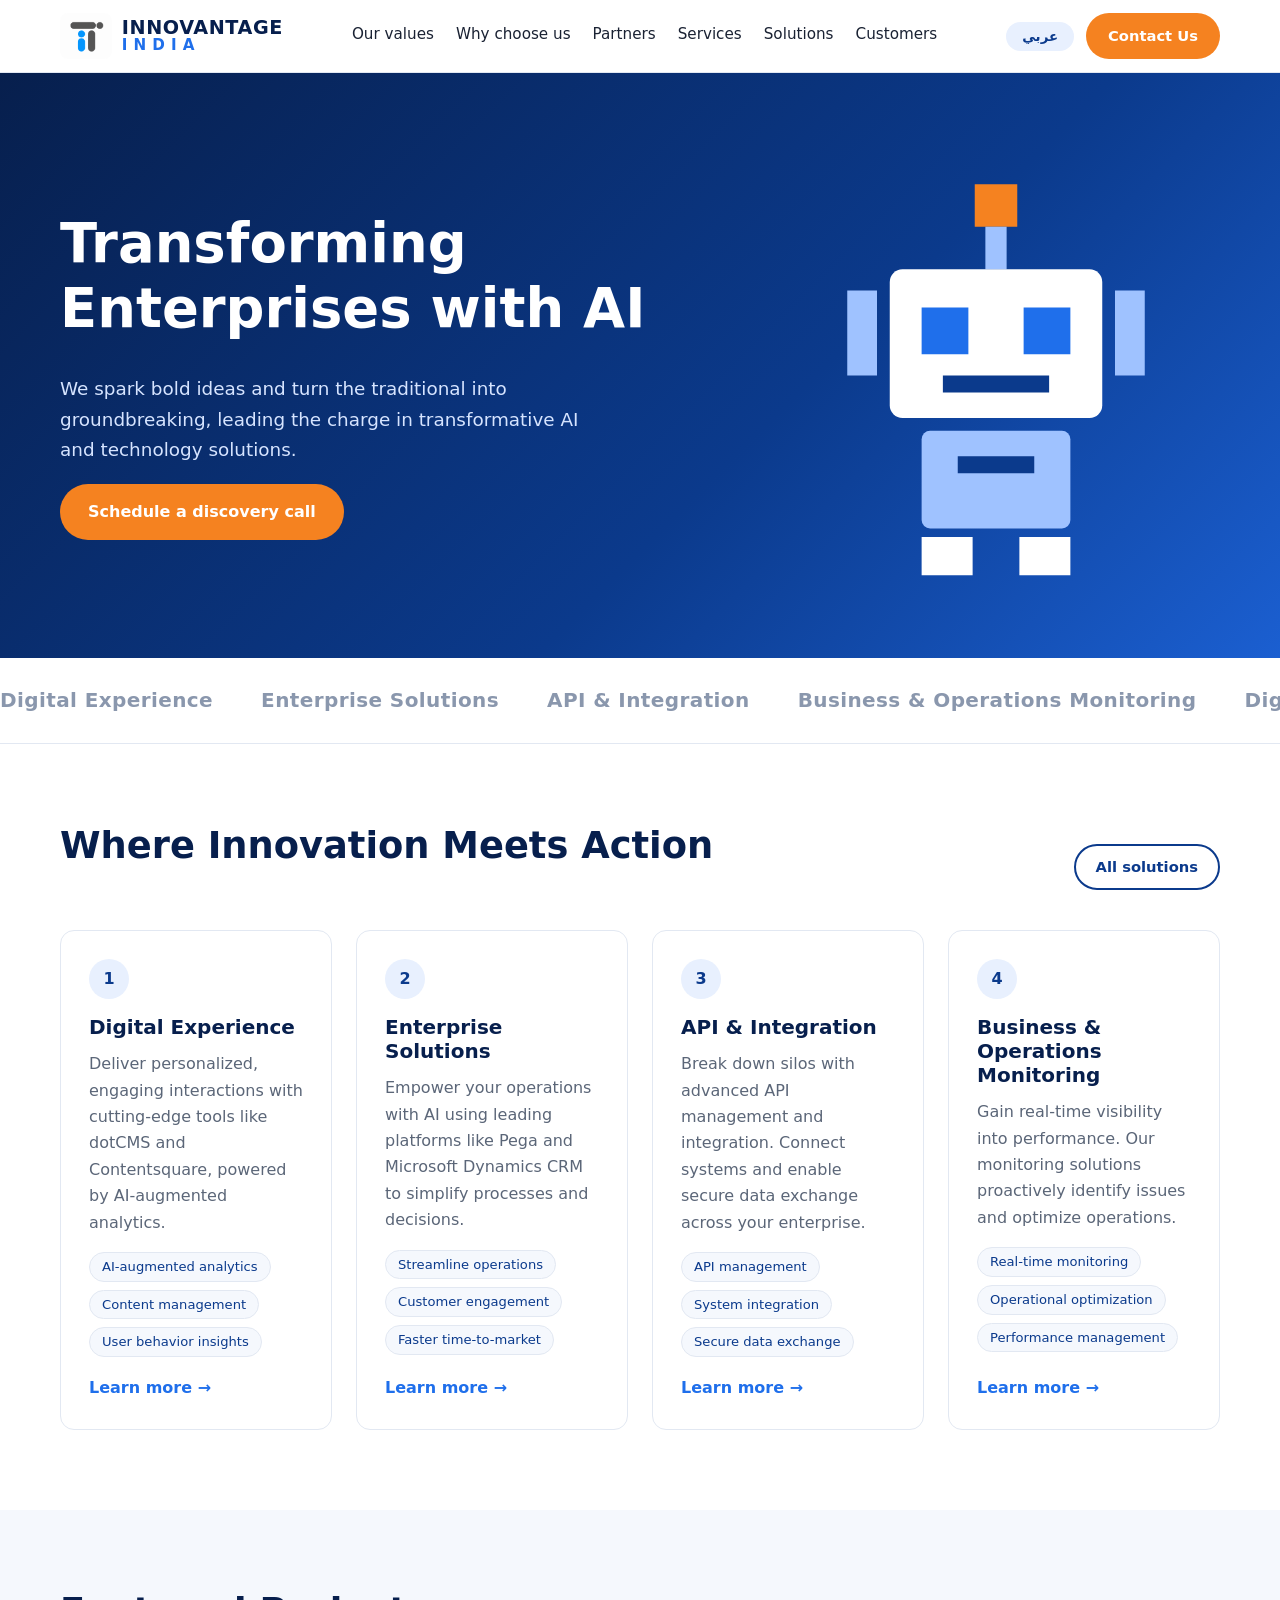
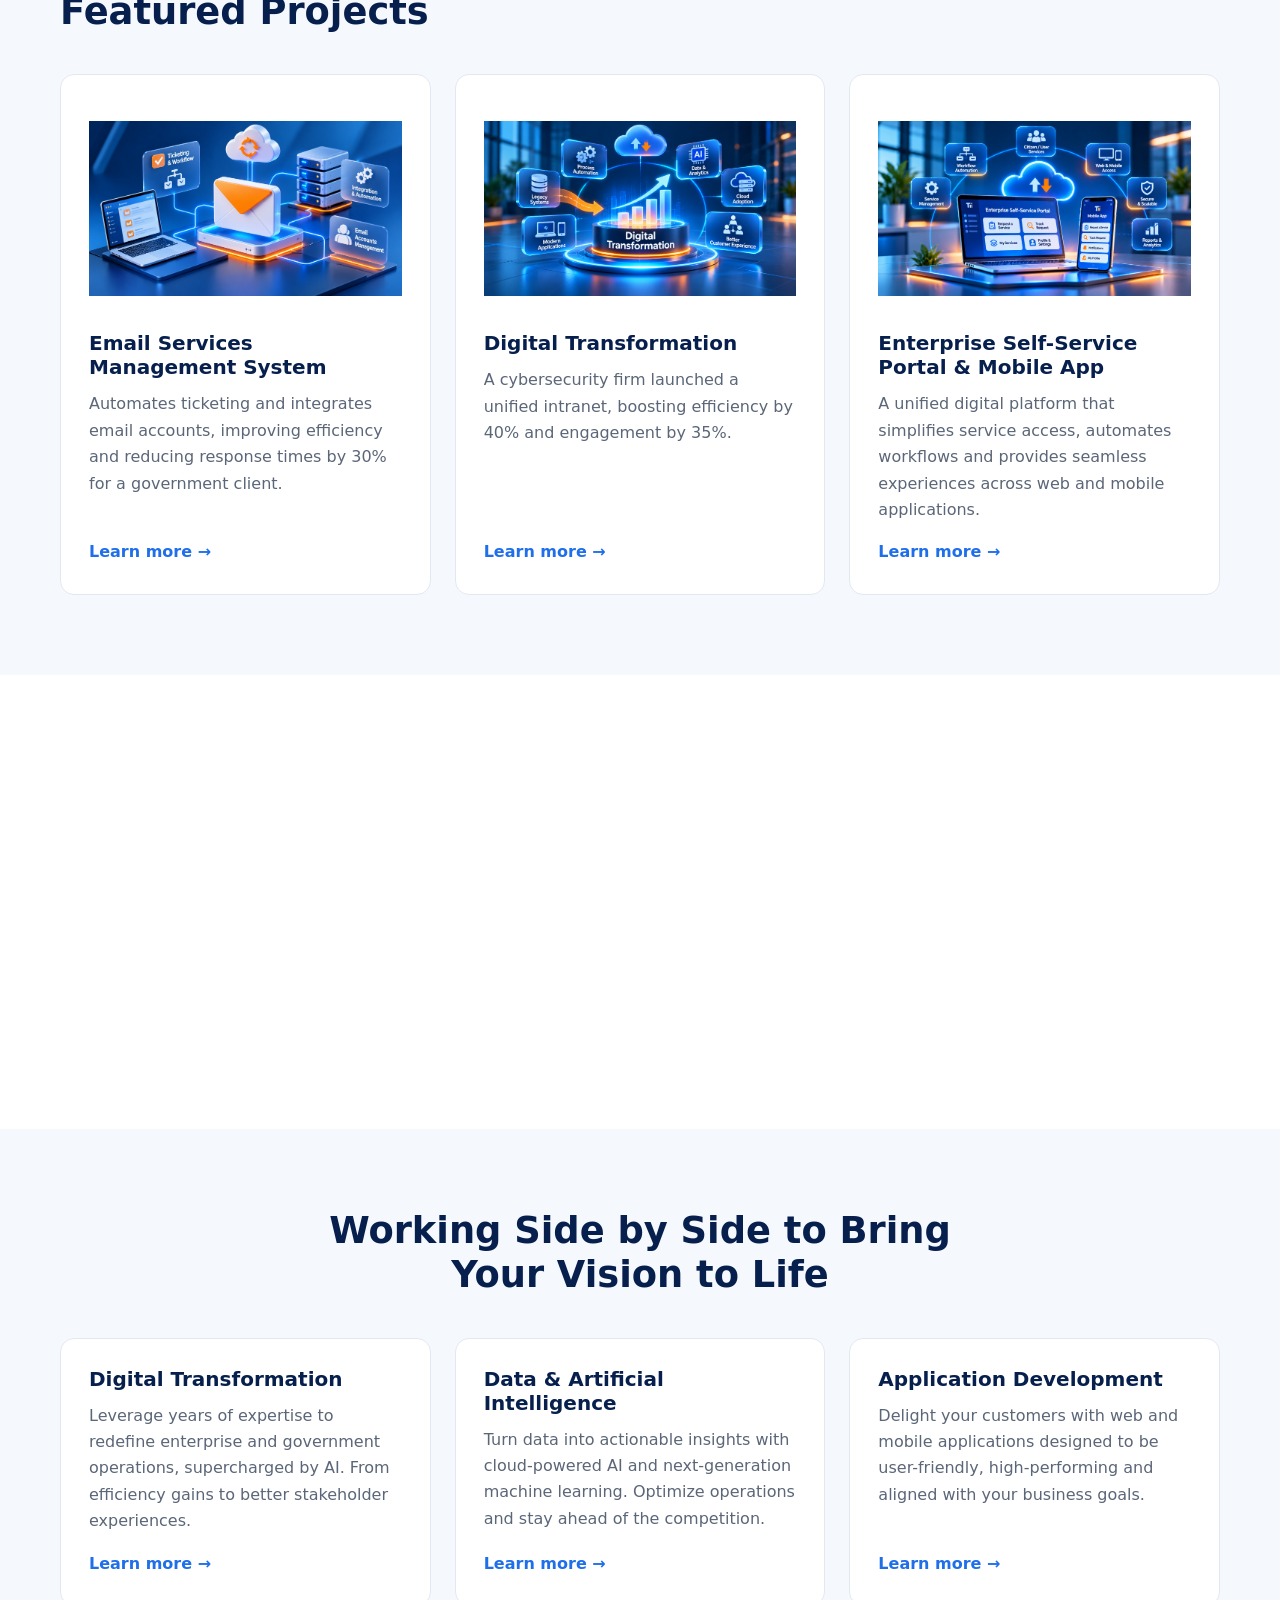
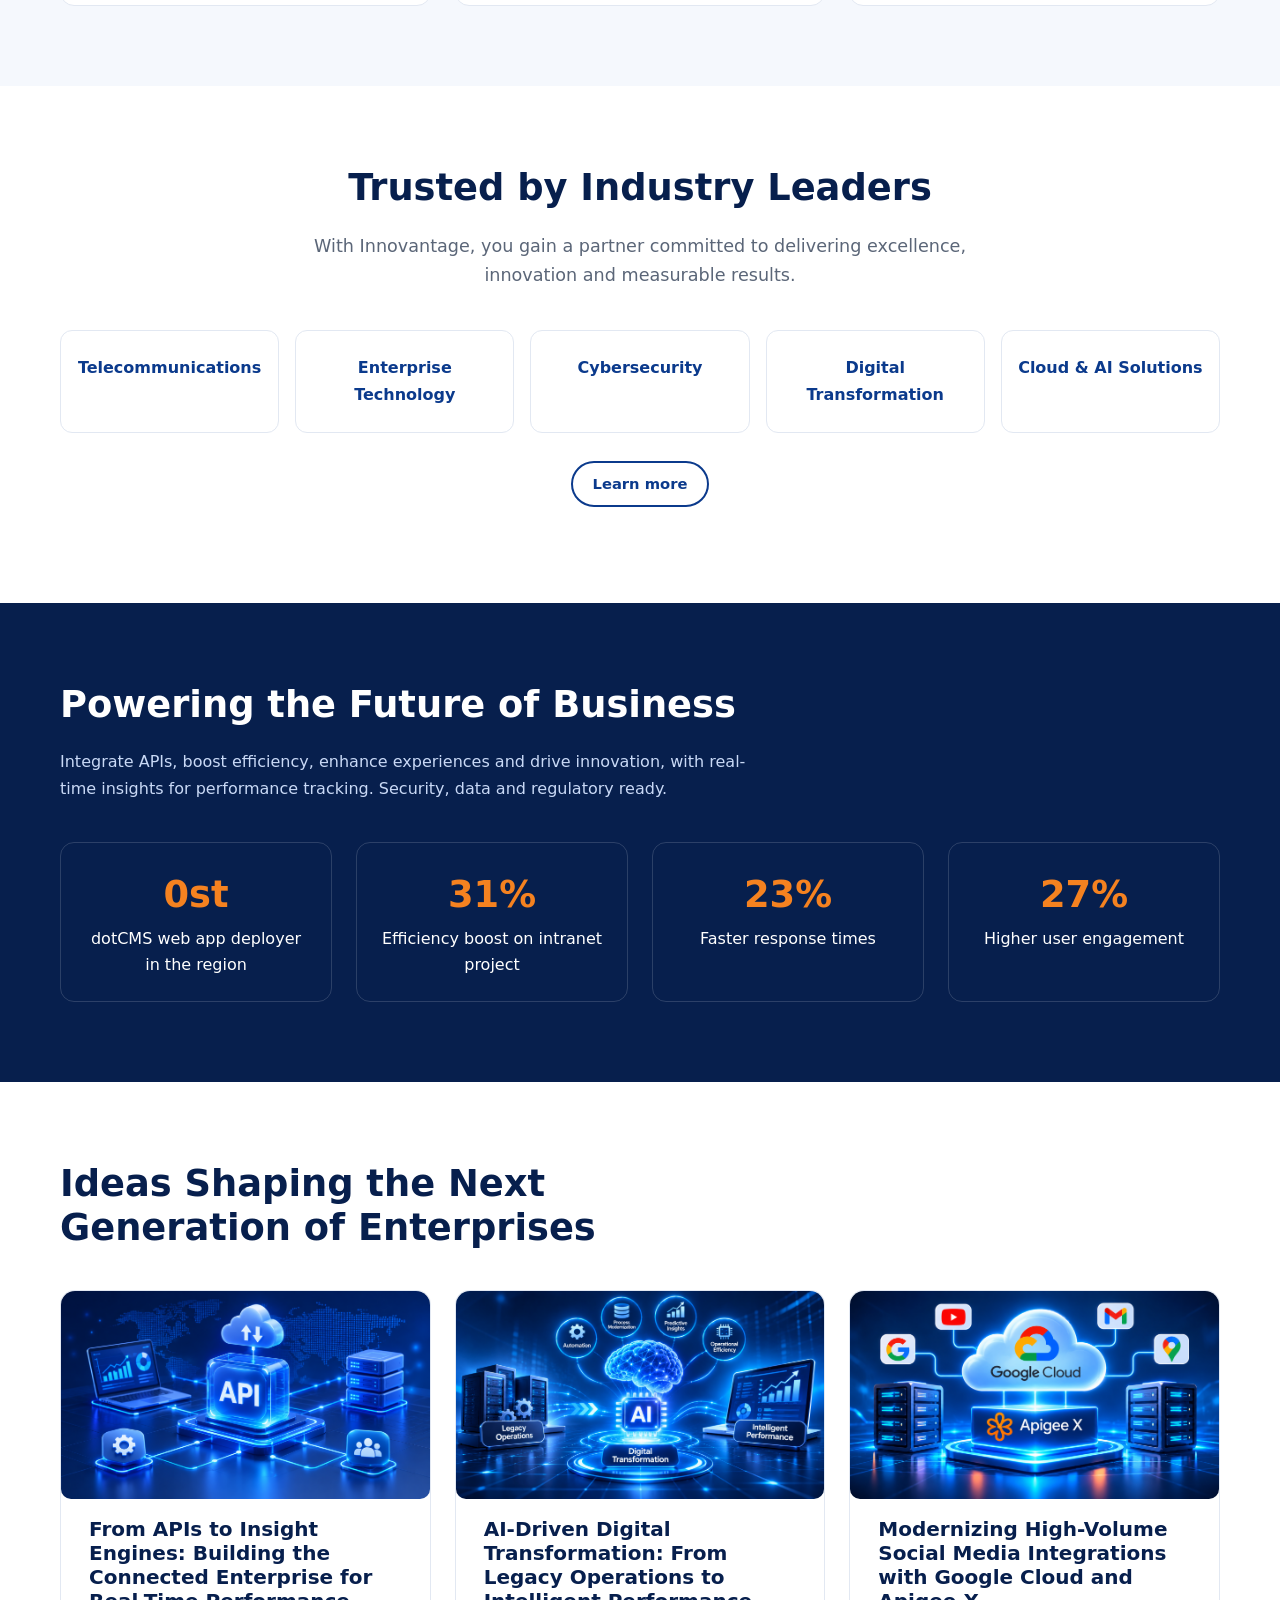
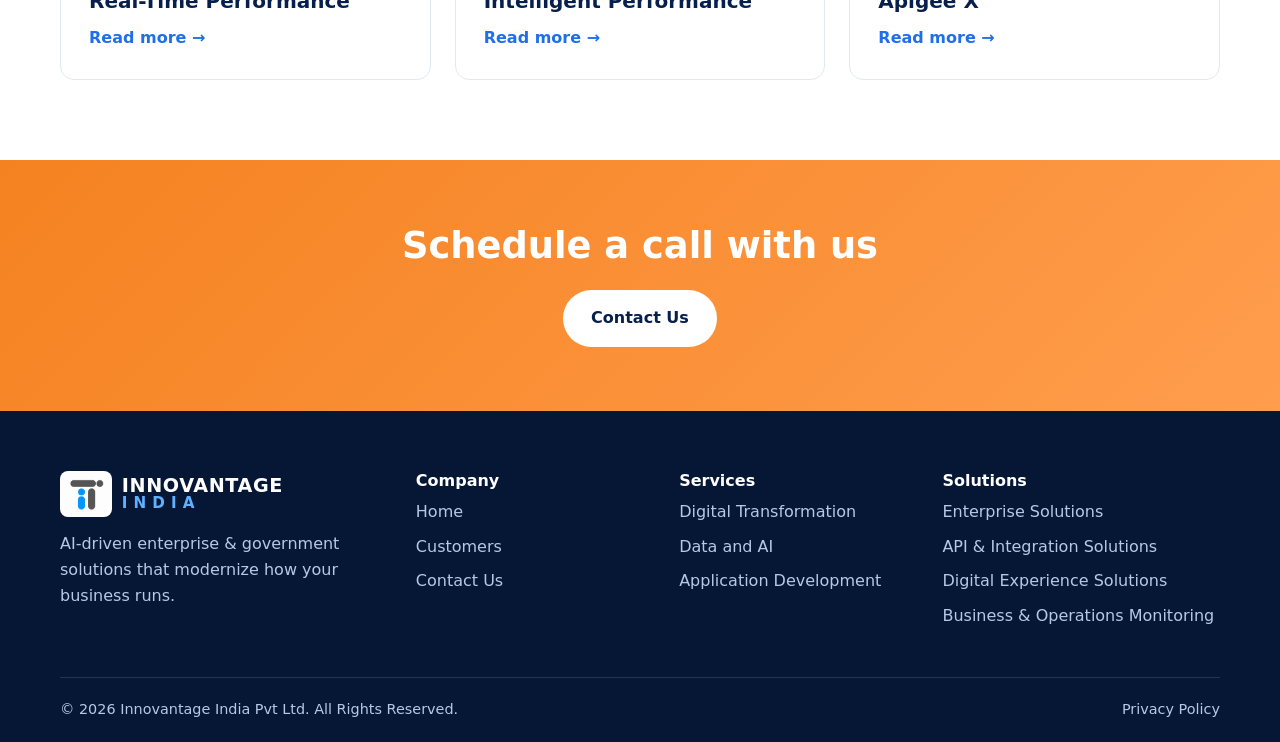
==== commit 4e34e6cd: "index and style file has been changed" ====
--- a/index.html
+++ b/index.html
@@ -28,7 +28,7 @@
           <a href="services.html" data-i18n="nav.services">Services</a>
           <a href="solutions.html" data-i18n="nav.solutions">Solutions</a>
           <a href="customers.html" data-i18n="nav.customers">Customers</a>
-          <a href="careers.html" data-i18n="nav.careers">Careers</a>
+          <!-- <a href="careers.html" data-i18n="nav.careers">Careers</a> -->
         </nav>
         <div class="nav-actions">
           <button class="lang-btn" id="langToggle" type="button" aria-label="Switch language">عربي</button>
@@ -259,11 +259,11 @@
             </p>
           </div>
           <div class="client-grid reveal">
-            <div class="client">STC</div>
-            <div class="client">sirar by stc</div>
-            <div class="client">ZATCA</div>
-            <div class="client">NeoLeap</div>
-            <div class="client">Royal Development Authority</div>
+            <div class="client">Telecommunications</div>
+            <div class="client">Enterprise Technology</div>
+            <div class="client">Cybersecurity</div>
+            <div class="client">Digital Transformation</div>
+            <div class="client">Cloud & AI Solutions</div>
           </div>
           <p style="text-align: center; margin-top: 28px">
             <a class="btn btn-outline btn-sm" href="customers.html" data-i18n="learn">Learn more</a>
@@ -354,7 +354,7 @@
               <li><a href="index.html" data-i18n="nav.home">Home</a></li>
               <li><a href="customers.html" data-i18n="nav.customers">Customers</a></li>
               <li><a href="contact.html" data-i18n="nav.contact">Contact Us</a></li>
-              <li><a href="careers.html" data-i18n="nav.careers">Careers</a></li>
+              <!-- <li><a href="careers.html" data-i18n="nav.careers">Careers</a></li> -->
             </ul>
           </div>
           <div>
--- a/css/style.css
+++ b/css/style.css
@@ -187,14 +187,80 @@
 .cta h2 { color: #fff; }
 .cta .btn { background: #fff; color: var(--blue-900); }
 
+
 /* ---------- Forms ---------- */
-.contact-grid { display: grid; grid-template-columns: 1.2fr .8fr; gap: 40px; }
+.contact-grid {
+  display: grid;
+  grid-template-columns: 1.2fr .8fr;
+  gap: 40px;
+  align-items: start;
+}
+
 .form-group { margin-bottom: 18px; }
-label { display: block; font-weight: 600; margin-bottom: 6px; }
+
+label {
+  display: block;
+  font-weight: 600;
+  margin-bottom: 6px;
+}
+
 input, textarea {
-  width: 100%; padding: 12px 14px; border: 1.5px solid var(--border); border-radius: 10px;
-  font: inherit; color: var(--ink); background: #fff;
-}
+  width: 100%;
+  padding: 12px 14px;
+  border: 1.5px solid var(--border);
+  border-radius: 10px;
+  font: inherit;
+  color: var(--ink);
+  background: #fff;
+}
+
+input:focus, textarea:focus {
+  outline: none;
+  border-color: var(--blue-500);
+  box-shadow: 0 0 0 3px rgba(31,111,235,.15);
+}
+
+.form-group.invalid input,
+.form-group.invalid textarea {
+  border-color: #d93025;
+}
+
+.error-msg {
+  color: #d93025;
+  font-size: .85rem;
+  min-height: 1.2em;
+  display: block;
+  margin-top: 4px;
+}
+
+.success-msg {
+  display: none;
+  background: #e6f7ee;
+  border: 1px solid #9bd8b5;
+  color: #176b3a;
+  padding: 14px 18px;
+  border-radius: 10px;
+  margin-top: 16px;
+}
+
+.success-msg.show { display: block; }
+
+.info-box {
+  background: var(--bg-soft);
+  border: 1px solid var(--border);
+  border-radius: var(--radius);
+  padding: 28px;
+  height: fit-content;
+  align-self: start;
+}
+
+.info-box li {
+  margin-bottom: 10px;
+  list-style: none;
+}
+
+.info-box ul { padding: 0; }
+
 input:focus, textarea:focus { outline: none; border-color: var(--blue-500); box-shadow: 0 0 0 3px rgba(31,111,235,.15); }
 .form-group.invalid input, .form-group.invalid textarea { border-color: #d93025; }
 .error-msg { color: #d93025; font-size: .85rem; min-height: 1.2em; display: block; margin-top: 4px; }
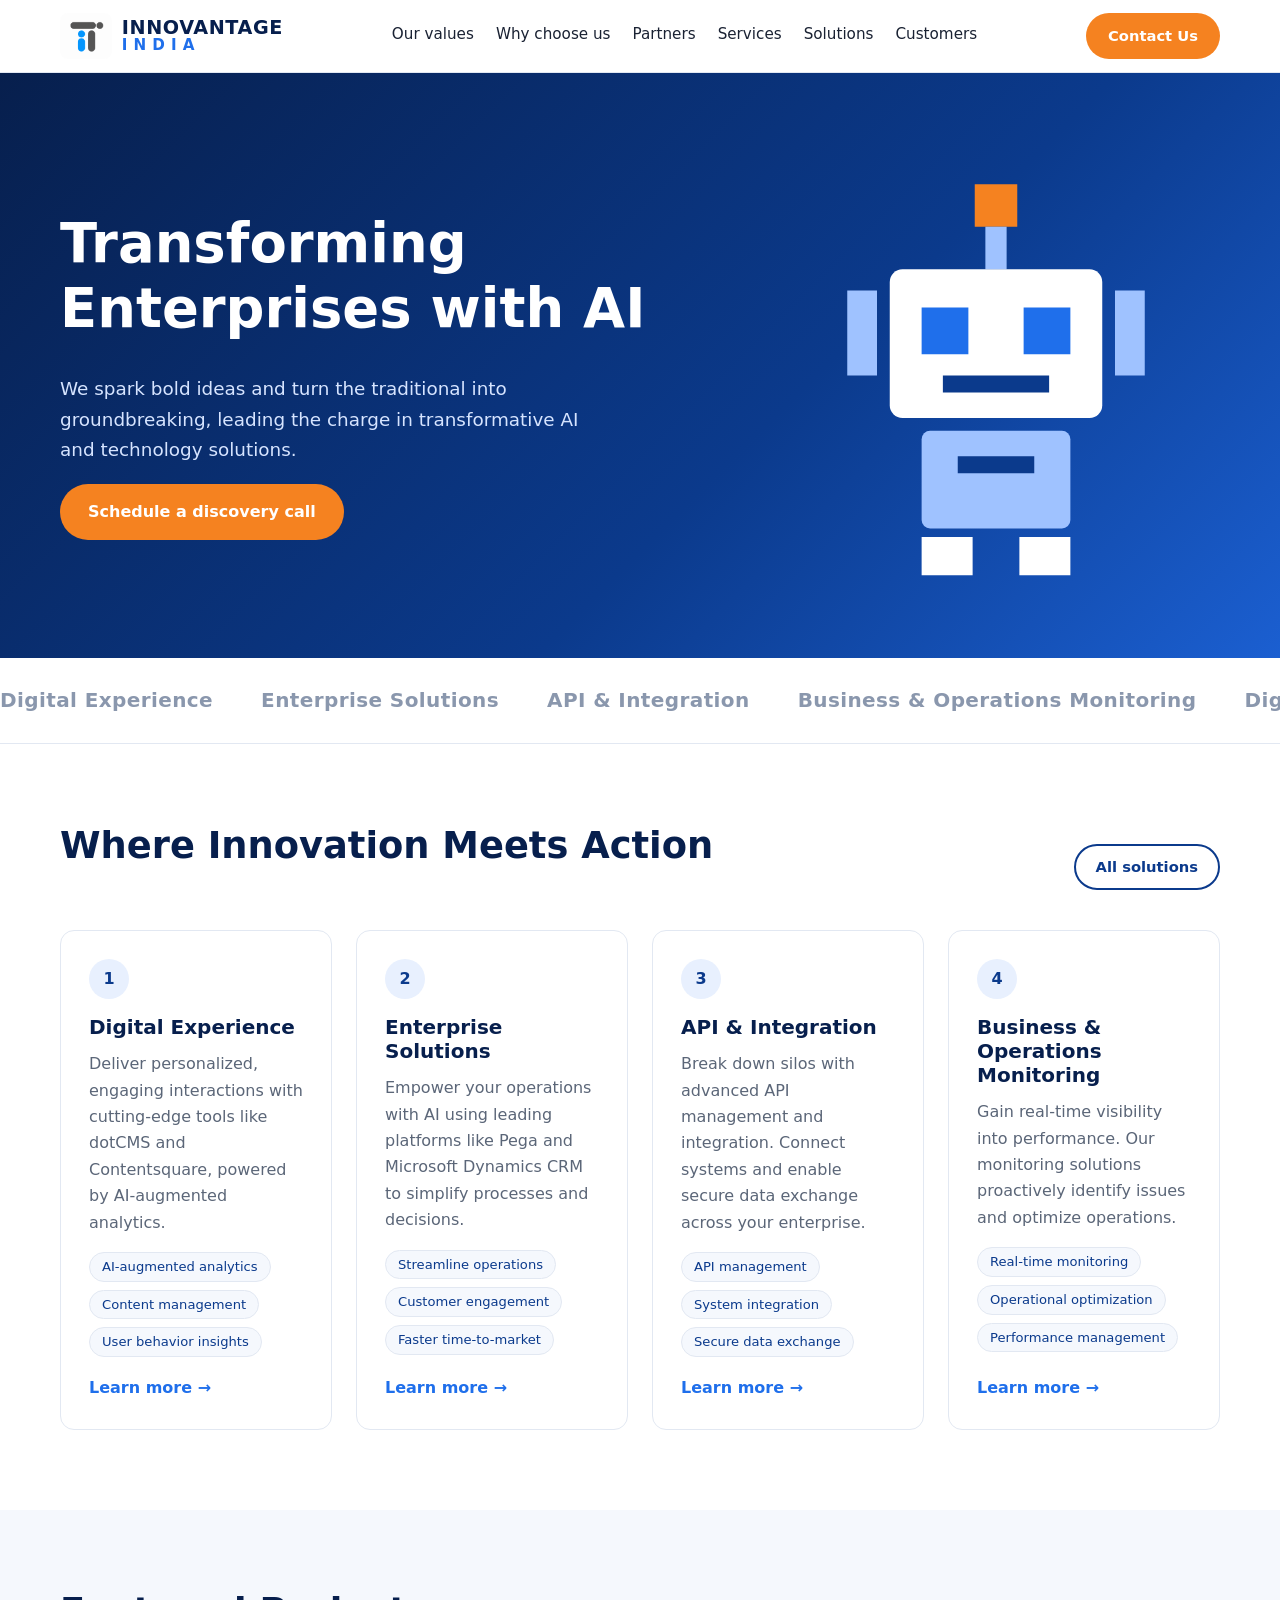
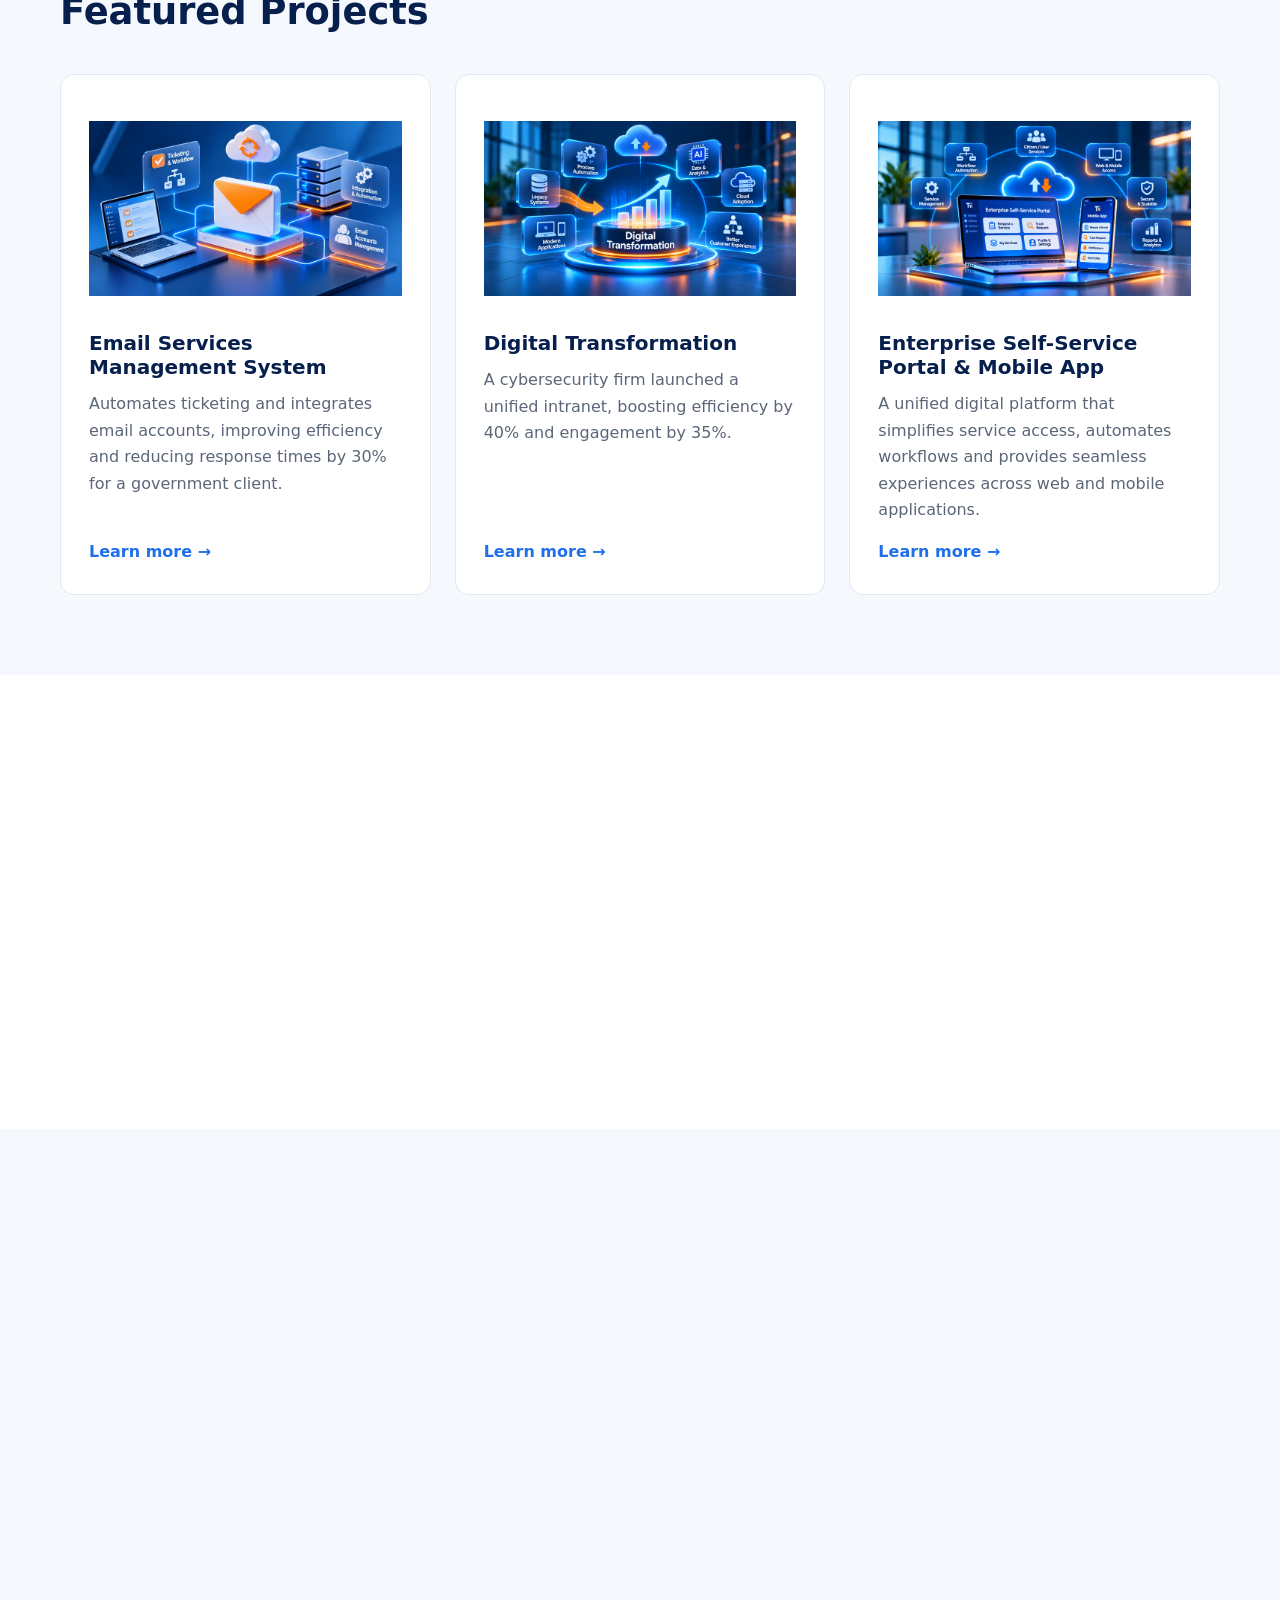
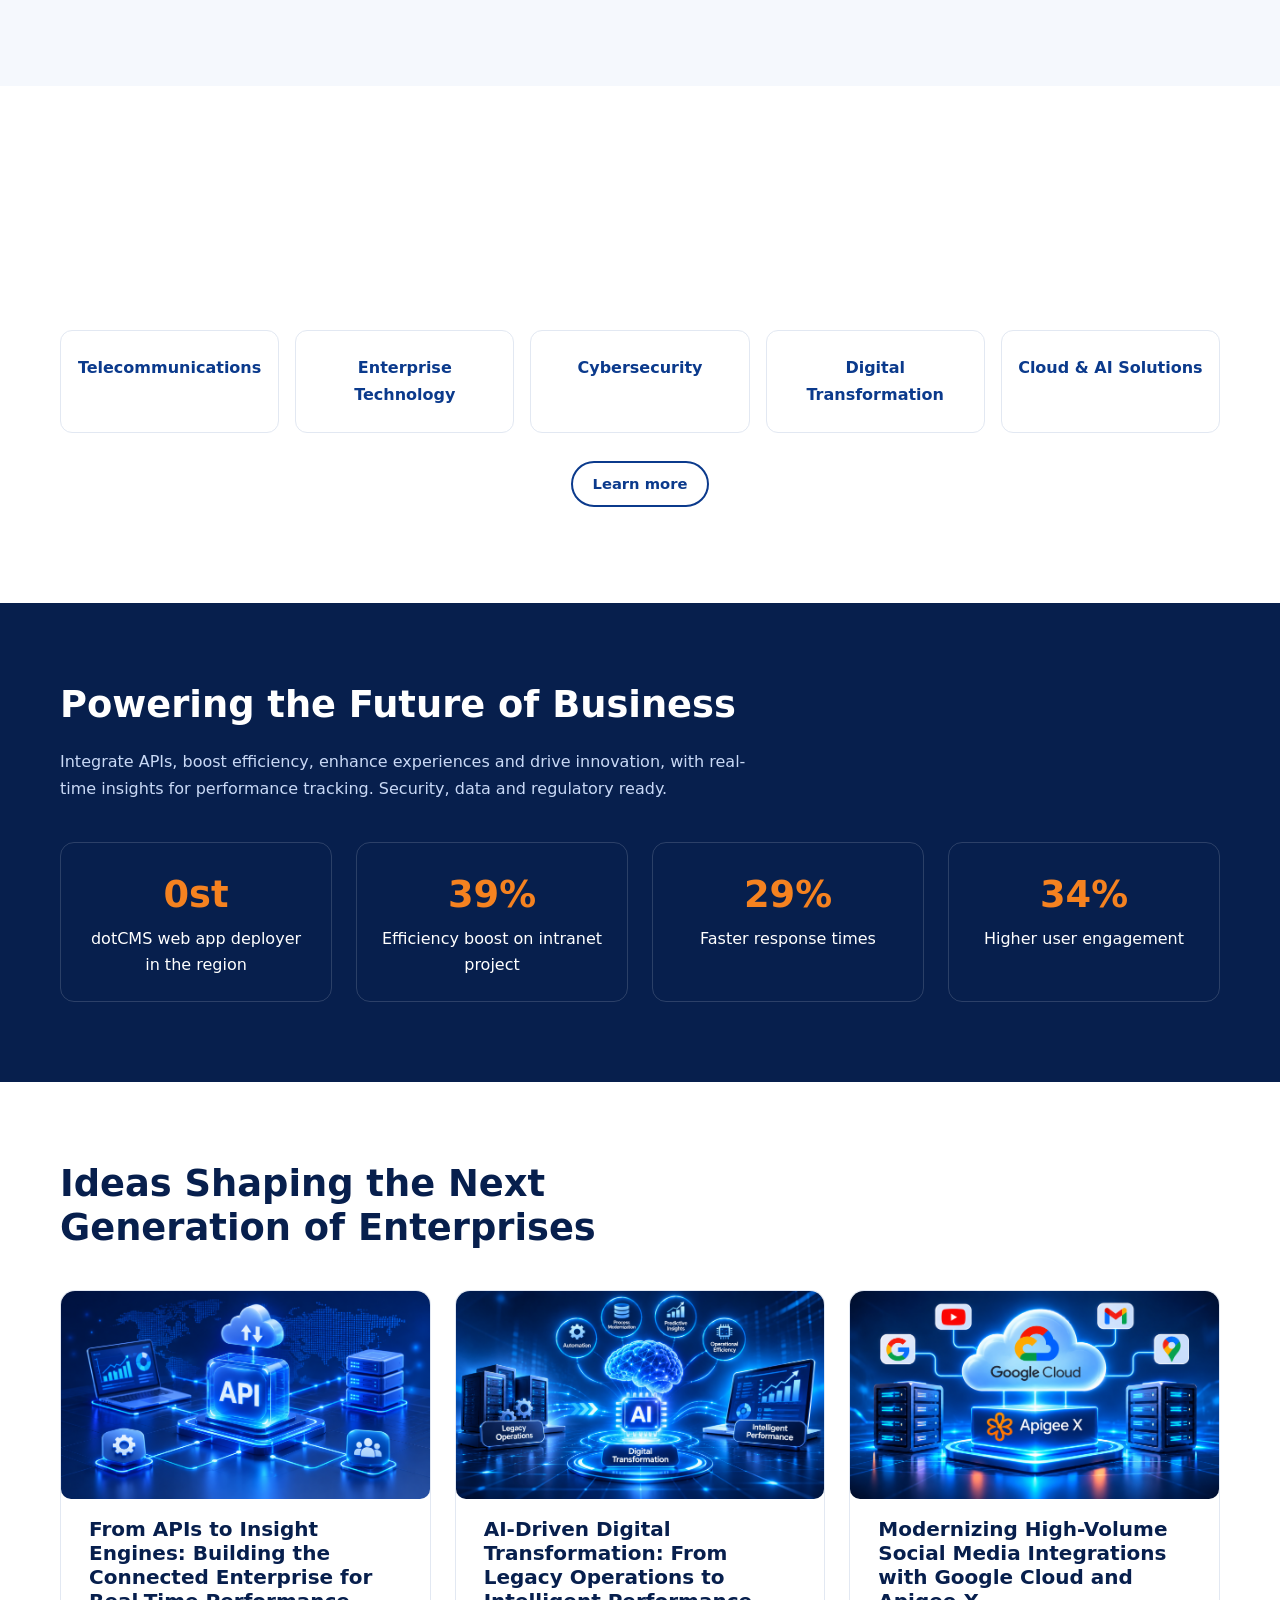
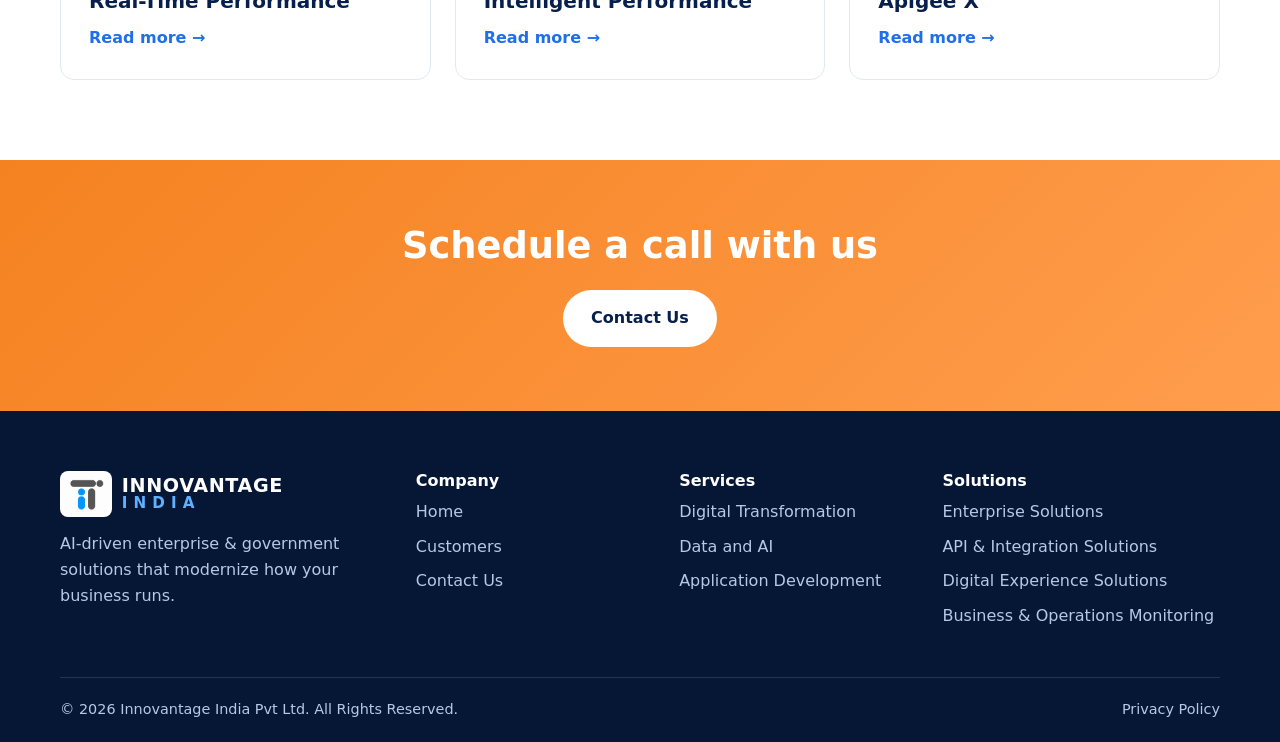
==== commit aec4643d: "removed arbic button from all file" ====
--- a/index.html
+++ b/index.html
@@ -31,7 +31,7 @@
           <!-- <a href="careers.html" data-i18n="nav.careers">Careers</a> -->
         </nav>
         <div class="nav-actions">
-          <button class="lang-btn" id="langToggle" type="button" aria-label="Switch language">عربي</button>
+          <!-- <button class="lang-btn" id="langToggle" type="button" aria-label="Switch language">عربي</button> -->
           <a class="btn btn-primary btn-sm" href="contact.html" data-i18n="nav.contact">Contact Us</a>
           <button class="hamburger" id="hamburger" type="button" aria-label="Toggle menu" aria-expanded="false">
             <span></span><span></span><span></span>
